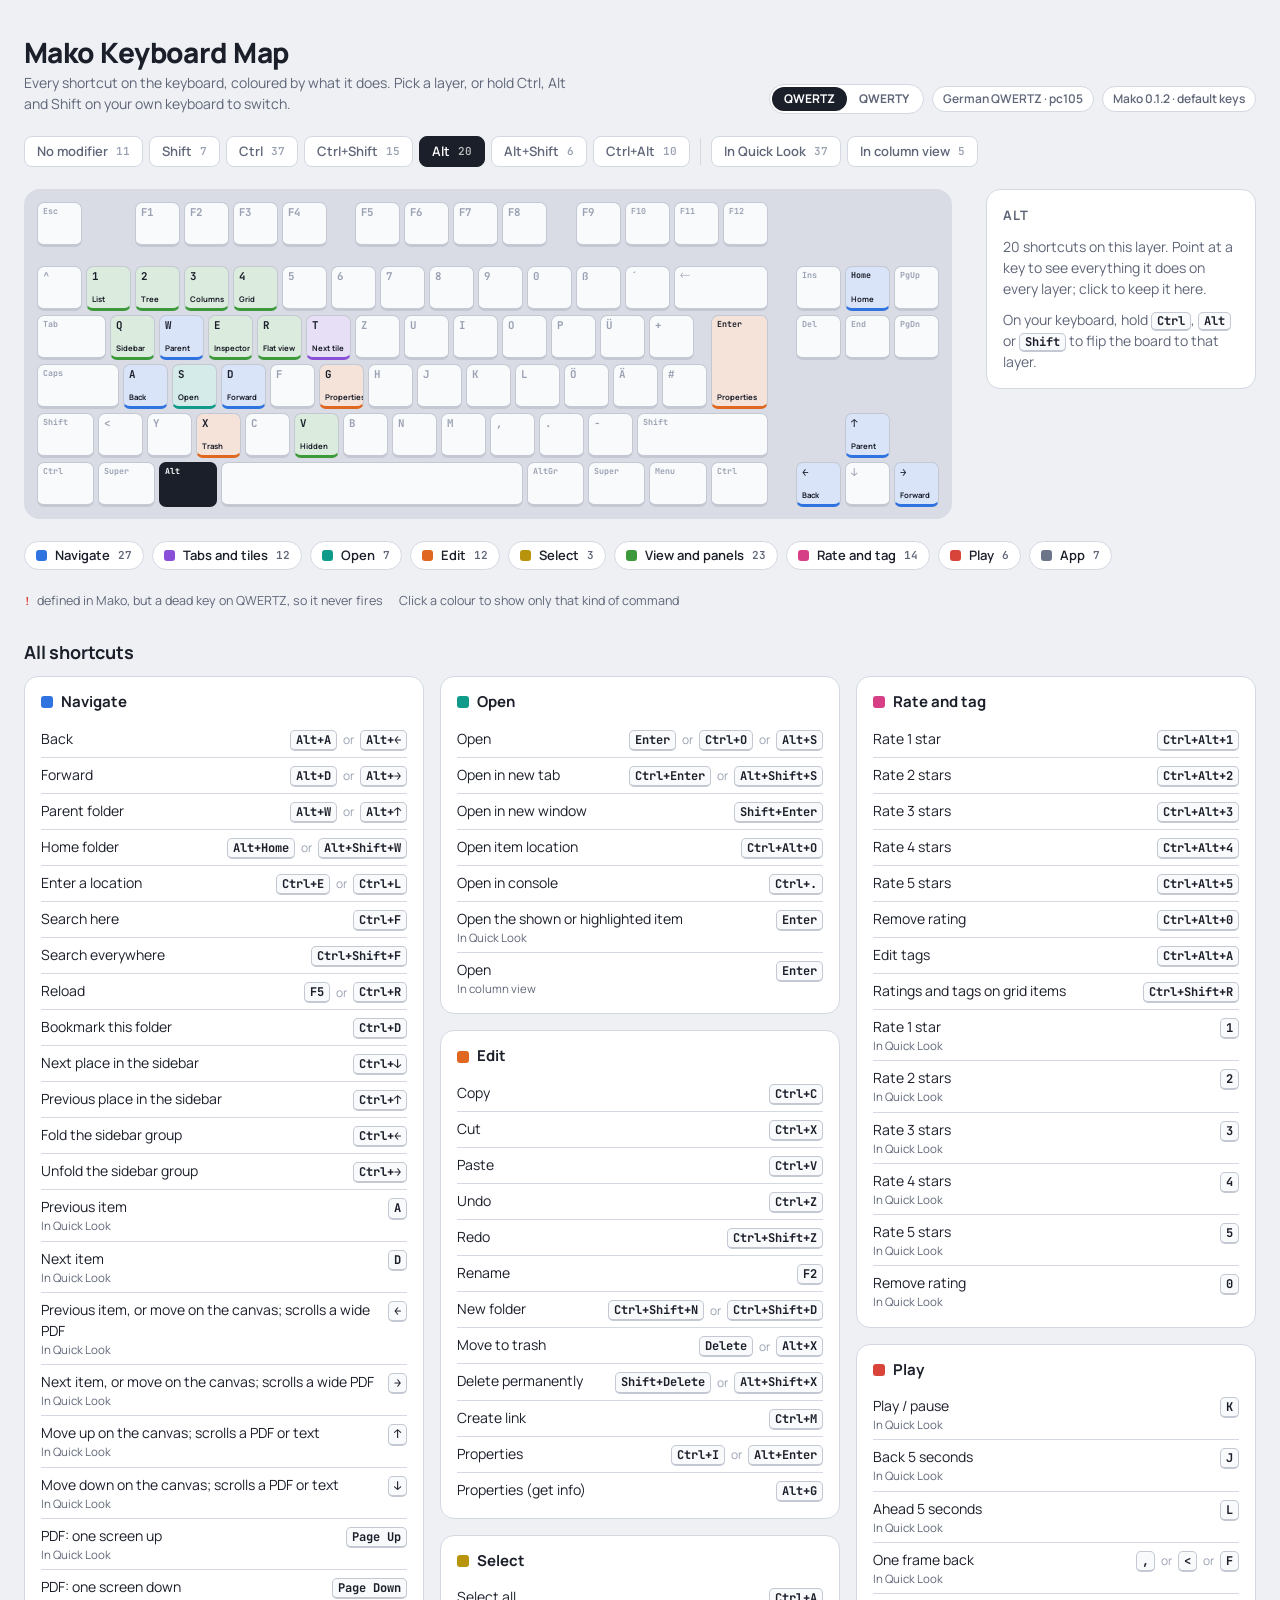
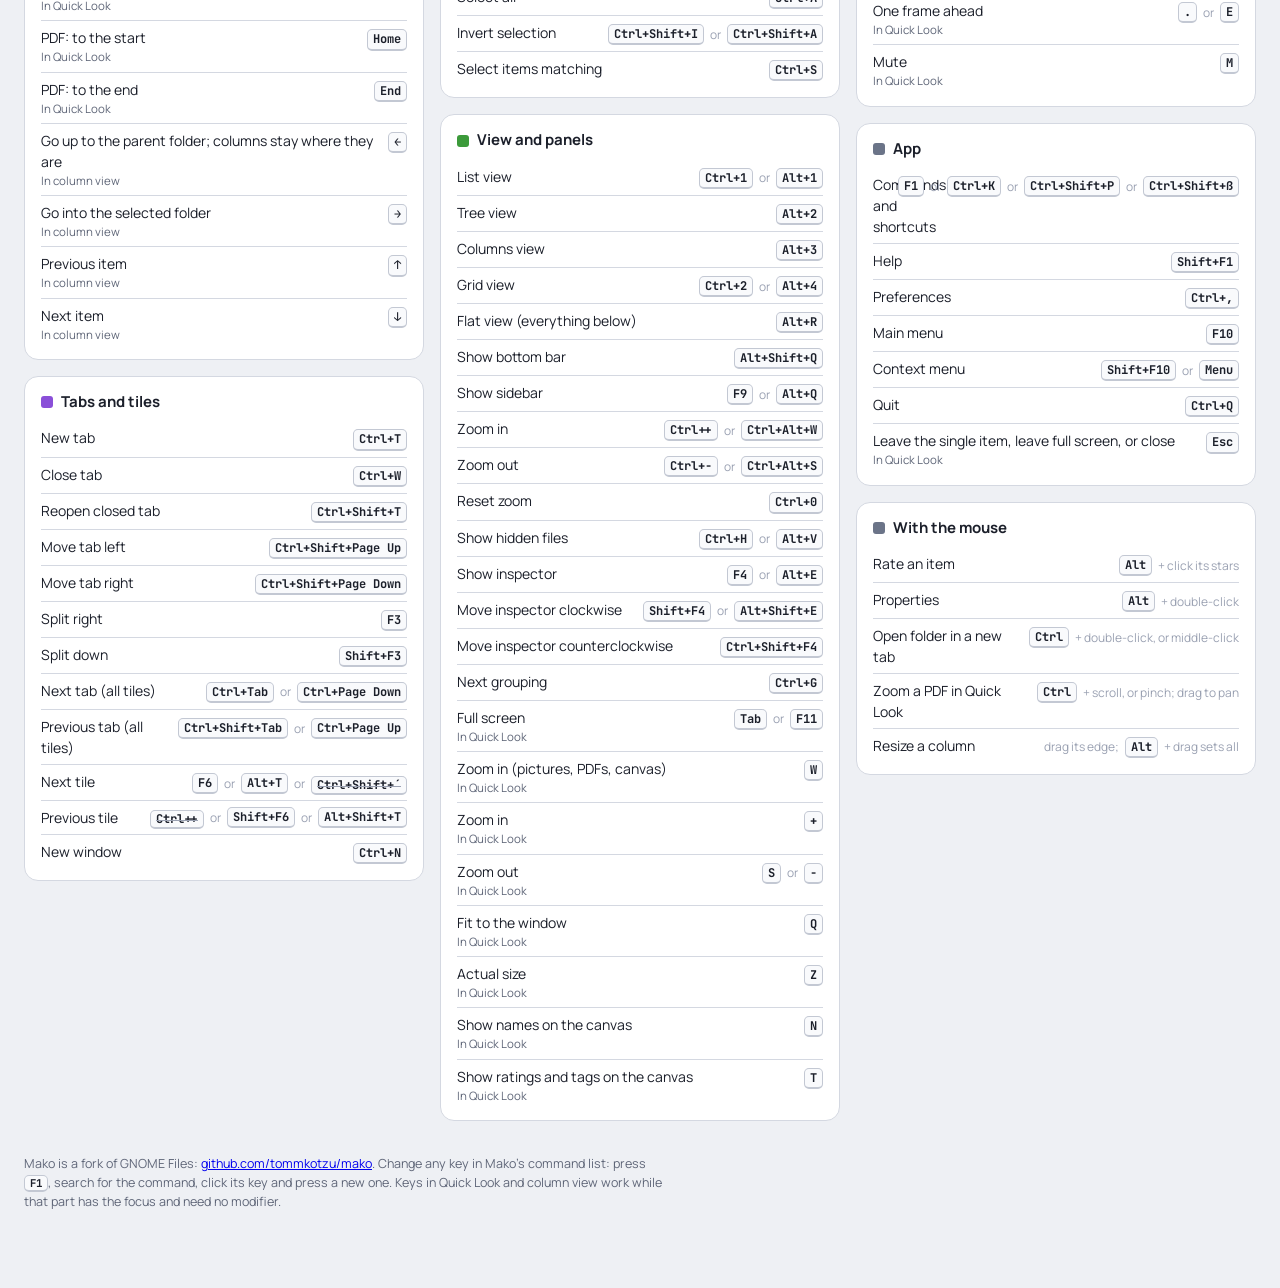
==== docs/keymap/index.html @ d30e35e3 "Keyboard map: QWERTY switch, and the whole board always fits Co-Authored-By: Claude Opus 5.5 <norepl" ====
<!doctype html>
<html lang="en">
<head>
<meta charset="utf-8">
<meta name="viewport" content="width=device-width, initial-scale=1, viewport-fit=cover">
<meta name="description" content="Every Mako shortcut on a German QWERTZ or US QWERTY keyboard, colour-coded by kind.">
<title>Mako Keyboard Map</title>
<link rel="preconnect" href="https://fonts.googleapis.com">
<link rel="stylesheet" href="https://fonts.googleapis.com/css2?family=Manrope:wght@400;500;600;700;800&family=JetBrains+Mono:wght@500;700&display=swap">
<style>
html{color-scheme:light}:root{padding-block:env(safe-area-inset-top,0px) env(safe-area-inset-bottom,0px)}img{max-width:100%}[hidden]{display:none!important}
/* Layout: a QWERTZ board drawn to scale (1u = one key) on a desk-coloured ground; layer tabs above, key details beside, the full list below. */
:root {
  --bg: #eef0f4;
  --surface: #ffffff;
  --board: #d9dce4;
  --cap: #f9fafc;
  --cap-edge: #c3c8d3;
  --fg: #1b1f2a;
  --muted: #5f6678;
  --faint: #9aa1b2;
  --line: #d4d8e1;
  --accent: #5b4bd6;
  --c-nav: #2f73e0;
  --c-tabs: #8a4fd8;
  --c-open: #0f9a8a;
  --c-edit: #e0671f;
  --c-select: #b8930c;
  --c-view: #3c9a3a;
  --c-rate: #d63f86;
  --c-app: #6b7488;
  --c-media: #d8443a;
  --mix: 16%;
  --font-ui: "Manrope", "Segoe UI", system-ui, sans-serif;
  --font-key: "JetBrains Mono", ui-monospace, "DejaVu Sans Mono", monospace;
}
@media (prefers-color-scheme: dark) {
  :root:not([data-theme="light"]) {
    --bg: #14161c; --surface: #1c1f27; --board: #0d0f14; --cap: #262a34; --cap-edge: #0a0b0f;
    --fg: #e7e9f0; --muted: #a2a9ba; --faint: #646b7c; --line: #2c303b; --accent: #9d90ff;
    --c-nav: #5b9bff; --c-tabs: #b386ff; --c-open: #34c7b4; --c-edit: #ff8a45; --c-select: #e4c032;
    --c-view: #6cc767; --c-rate: #ff6eae; --c-app: #98a2b8; --c-media: #ff6b60; --mix: 24%;
    color-scheme: dark;
  }
}
:root[data-theme="dark"] {
  --bg: #14161c; --surface: #1c1f27; --board: #0d0f14; --cap: #262a34; --cap-edge: #0a0b0f;
  --fg: #e7e9f0; --muted: #a2a9ba; --faint: #646b7c; --line: #2c303b; --accent: #9d90ff;
  --c-nav: #5b9bff; --c-tabs: #b386ff; --c-open: #34c7b4; --c-edit: #ff8a45; --c-select: #e4c032;
  --c-view: #6cc767; --c-rate: #ff6eae; --c-app: #98a2b8; --c-media: #ff6b60; --mix: 24%;
  color-scheme: dark;
}
* { box-sizing: border-box; }
body {
  background: var(--bg); color: var(--fg); font-family: var(--font-ui); font-size: 14px; line-height: 1.5;
  padding-left: max(16px, env(safe-area-inset-left, 0px));
  padding-right: max(16px, env(safe-area-inset-right, 0px));
  padding-block: 28px 56px;
}
.wrap { max-width: 1240px; margin: 0 auto; display: flex; flex-direction: column; gap: 22px; }
header { display: flex; flex-wrap: wrap; align-items: end; justify-content: space-between; gap: 12px 24px; }
h1 { font-size: 28px; line-height: 1.15; margin: 0; font-weight: 800; letter-spacing: -0.02em; text-wrap: balance; }
.sub { color: var(--muted); margin: 4px 0 0; max-width: 62ch; }
.meta { display: flex; gap: 8px; flex-wrap: wrap; align-items: center; }
.pill { font-size: 12px; font-weight: 600; color: var(--muted); background: var(--surface); border: 1px solid var(--line); border-radius: 999px; padding: 3px 10px; }
kbd { font-family: var(--font-key); font-size: 0.86em; font-weight: 700; background: var(--cap); border: 1px solid var(--cap-edge); border-bottom-width: 2px; border-radius: 5px; padding: 0 5px; white-space: nowrap; color: var(--fg); }

/* Layer tabs */
.tabs { display: flex; flex-wrap: wrap; gap: 6px; }
.tab {
  font: 600 13px/1 var(--font-ui); color: var(--muted); background: var(--surface);
  border: 1px solid var(--line); border-radius: 8px; padding: 8px 12px; cursor: pointer;
  display: inline-flex; gap: 8px; align-items: center;
}
.tab .n { font-family: var(--font-key); font-size: 11px; color: var(--faint); }
.tab:hover { color: var(--fg); }
.tab[aria-selected="true"] { color: var(--surface); background: var(--fg); border-color: var(--fg); }
.tab[aria-selected="true"] .n { color: var(--surface); opacity: .7; }
.tab:focus-visible, .chip:focus-visible, .key:focus-visible { outline: 2px solid var(--accent); outline-offset: 2px; }
.tabsep { width: 1px; background: var(--line); margin: 2px 4px; }
.hint { color: var(--muted); font-size: 12.5px; margin: 0; }

/* Board */
.stage { display: grid; grid-template-columns: minmax(0, 1fr) 270px; gap: 18px; align-items: start; }
@media (max-width: 1100px) { .stage { grid-template-columns: minmax(0, 1fr); } }
.boardscroll { min-width: 0; }
.board.compact .act { display: none; }
.board.compact .key { justify-content: center; align-items: center; padding: 2px; }
.board.compact .key .lg { font-size: calc(var(--u) * .3); }
.board.compact .key.wide .lg { font-size: calc(var(--u) * .2); }
.board.tiny .key { margin: 1px; border-radius: 4px; border-bottom-width: 2px; }
.board.tiny .key .lg { font-size: calc(var(--u) * .36); }
.board.tiny .key.wide .lg { font-size: 0; }
[hidden] { display: none !important; }
.switch { display: inline-flex; border: 1px solid var(--line); border-radius: 999px; padding: 2px; background: var(--surface); }
.switch button { font: 700 12px/1 var(--font-ui); color: var(--muted); background: none; border: 0; border-radius: 999px; padding: 6px 12px; cursor: pointer; }
.switch button[aria-pressed="true"] { background: var(--fg); color: var(--surface); }
.switch button:focus-visible { outline: 2px solid var(--accent); outline-offset: 2px; }
.board {
  --q: calc(var(--u) / 4);
  display: grid; grid-template-columns: repeat(74, var(--q));
  grid-template-rows: var(--u) calc(var(--u) * .3) repeat(5, var(--u));
  --u: 48px;
  background: var(--board); padding: calc(var(--u) * .22); border-radius: 16px; width: max-content; max-width: 100%;
}
.key {
  position: relative; margin: 2px; border-radius: 7px; background: var(--cap);
  border: 1px solid var(--cap-edge); border-bottom-width: 3px;
  display: flex; flex-direction: column; justify-content: space-between;
  padding: 4px 5px 4px; cursor: default; overflow: hidden; min-width: 0; text-align: left;
  font: inherit; color: inherit;
  transition: transform .08s ease, background-color .12s ease;
}
.key .lg { font-family: var(--font-key); font-weight: 700; font-size: calc(var(--u) * .22); line-height: 1; color: var(--muted); }
.key.wide .lg { font-size: calc(var(--u) * .17); }
.key .act {
  font-size: calc(var(--u) * .158); line-height: 1.12; font-weight: 700; color: var(--fg);
  display: -webkit-box; -webkit-line-clamp: 2; -webkit-box-orient: vertical; overflow: hidden;
}
.key.on { cursor: pointer; background: color-mix(in srgb, var(--k) var(--mix), var(--cap)); border-bottom-color: var(--k); }
.key.on .lg { color: var(--fg); }
.key.mod-held { background: var(--fg); border-color: var(--fg); }
.key.mod-held .lg { color: var(--surface); }
.key.off .lg { color: var(--faint); }
.key.dim { opacity: .28; }
.key.sel { outline: 2px solid var(--fg); outline-offset: 1px; z-index: 1; }
.key.pressed { transform: translateY(2px); }
.key .mine { position: absolute; top: 4px; right: 5px; width: 7px; height: 7px; border-radius: 50%; background: var(--accent); }
.key .warn { position: absolute; top: 2px; right: 4px; font: 700 10px/1 var(--font-key); color: var(--c-media); }
@media (prefers-reduced-motion: reduce) { .key { transition: none; } }

/* Detail panel */
.detail { background: var(--surface); border: 1px solid var(--line); border-radius: 14px; padding: 16px; display: flex; flex-direction: column; gap: 10px; min-width: 0; }
.detail h2 { margin: 0; font-size: 13px; text-transform: uppercase; letter-spacing: .08em; color: var(--muted); font-weight: 700; }
.dkey { display: flex; align-items: center; gap: 10px; }
.dkey .big { font: 700 22px/1 var(--font-key); min-width: 46px; height: 46px; padding: 0 8px; display: grid; place-items: center; background: var(--cap); border: 1px solid var(--cap-edge); border-bottom-width: 3px; border-radius: 8px; }
.dkey .name { font-weight: 700; }
.dlist { list-style: none; margin: 0; padding: 0; display: flex; flex-direction: column; gap: 8px; }
.dlist li { display: grid; grid-template-columns: 10px minmax(0, 1fr); gap: 8px; align-items: start; }
.dot { width: 10px; height: 10px; border-radius: 3px; margin-top: 5px; background: var(--k); }
.dlist .combo { font-family: var(--font-key); font-size: 12px; color: var(--muted); }
.dlist .what { font-weight: 600; }
.dlist .note { font-size: 12.5px; color: var(--muted); }
.empty { color: var(--muted); margin: 0; }

/* Legend */
.legend { display: flex; flex-wrap: wrap; gap: 8px; }
.chip {
  display: inline-flex; align-items: center; gap: 8px; font: 600 13px/1 var(--font-ui);
  padding: 7px 11px; border-radius: 999px; border: 1px solid var(--line); background: var(--surface);
  color: var(--fg); cursor: pointer;
}
.chip .sw { width: 11px; height: 11px; border-radius: 3px; background: var(--k); }
.chip .n { font-family: var(--font-key); font-size: 11px; color: var(--muted); }
.chip[aria-pressed="true"] { border-color: var(--k); background: color-mix(in srgb, var(--k) var(--mix), var(--surface)); }
.flags { display: flex; flex-wrap: wrap; gap: 16px; color: var(--muted); font-size: 12.5px; }
.flags span { display: inline-flex; align-items: center; gap: 6px; }
.flags .mine { width: 8px; height: 8px; border-radius: 50%; background: var(--accent); display: inline-block; }
.flags .warn { font: 700 11px/1 var(--font-key); color: var(--c-media); }

/* Full list */
.lists { columns: 340px; column-gap: 16px; }
.group { background: var(--surface); border: 1px solid var(--line); border-radius: 14px; padding: 14px 16px 10px; min-width: 0; break-inside: avoid; margin-bottom: 16px; display: block; }
.group h3 { margin: 0 0 8px; font-size: 15px; display: flex; align-items: center; gap: 8px; }
.group h3 .sw { width: 12px; height: 12px; border-radius: 3px; background: var(--k); }
.row { display: grid; grid-template-columns: minmax(0, 1fr) auto; gap: 4px 12px; padding: 6px 0; border-top: 1px solid var(--line); align-items: baseline; }
.row:first-of-type { border-top: 0; }
.row .what { min-width: 0; }
.row .keys { display: flex; flex-wrap: wrap; gap: 4px 6px; justify-content: end; }
.row .keys .alt { color: var(--faint); font-size: 12px; align-self: center; }
.row .ctx { font-size: 11.5px; color: var(--muted); display: block; }
.row .mine-tag { font-size: 11px; font-weight: 700; color: var(--accent); margin-left: 6px; }
.row s { color: var(--faint); }
section > h2 { font-size: 18px; margin: 6px 0 10px; letter-spacing: -0.01em; }
.foot { color: var(--muted); font-size: 12.5px; max-width: 80ch; }
</style>

<div class="wrap">
  <header>
    <div>
      <h1>Mako Keyboard Map</h1>
      <p class="sub">Every shortcut on the keyboard, coloured by what it does. Pick a layer, or hold Ctrl, Alt and Shift on your own keyboard to switch.</p>
    </div>
    <div class="meta">
      <span class="switch" id="layout" role="group" aria-label="Keyboard layout"></span>
      <span class="pill" id="layout-pill">German QWERTZ · pc105</span>
      <span class="pill" data-personal>Mako 0.1.2 · your custom keys included</span>
      <span class="pill" data-public>Mako 0.1.2 · default keys</span>
    </div>
  </header>

  <div>
    <div class="tabs" role="tablist" id="tabs"></div>
  </div>

  <div class="stage">
    <div class="boardscroll"><div class="board" id="board" aria-label="Keyboard"></div></div>
    <aside class="detail" id="detail" aria-live="polite"></aside>
  </div>

  <div class="legend" id="legend"></div>
  <div class="flags">
    <span data-personal><i class="mine"></i> a key you set yourself</span>
    <span class="dead-note"><b class="warn">!</b> defined in Mako, but a dead key on QWERTZ, so it never fires</span>
    <span>Click a colour to show only that kind of command</span>
  </div>

  <section>
    <h2>All shortcuts</h2>
    <div class="lists" id="lists"></div>
  </section>

  <p class="foot">Mako is a fork of GNOME Files: <a href="https://github.com/tommkotzu/mako">github.com/tommkotzu/mako</a>. Change any key in Mako's command list: press <kbd>F1</kbd>, search for the command, click its key and press a new one. Keys in Quick Look and column view work while that part has the focus and need no modifier.</p>
</div>

<script>
/* true: this copy shows your own keys; false: Mako's defaults (the copy on GitHub). */
const PERSONAL = false;
const CATS = {
  nav:    { name: "Navigate",        v: "--c-nav" },
  tabs:   { name: "Tabs and tiles",  v: "--c-tabs" },
  open:   { name: "Open",            v: "--c-open" },
  edit:   { name: "Edit",            v: "--c-edit" },
  select: { name: "Select",          v: "--c-select" },
  view:   { name: "View and panels", v: "--c-view" },
  rate:   { name: "Rate and tag",    v: "--c-rate" },
  media:  { name: "Play",            v: "--c-media" },
  app:    { name: "App",             v: "--c-app" },
};

const LAYERS = [
  { id: "",           name: "No modifier" },
  { id: "shift",      name: "Shift" },
  { id: "ctrl",       name: "Ctrl" },
  { id: "ctrl+shift", name: "Ctrl+Shift" },
  { id: "alt",        name: "Alt" },
  { id: "alt+shift",  name: "Alt+Shift" },
  { id: "ctrl+alt",   name: "Ctrl+Alt" },
  { id: "ql",         name: "In Quick Look", ctx: true },
  { id: "cols",       name: "In column view", ctx: true },
];

/* [layer, key, short label, full name, category, flags]   flags: m = you set it, x = dead key on QWERTZ, note */
const RAW = [
  // Navigate
  ["alt","a","Back","Back","nav"], ["alt","Left","Back","Back","nav"],
  ["alt","d","Forward","Forward","nav"], ["alt","Right","Forward","Forward","nav"],
  ["alt","w","Parent","Parent folder","nav"], ["alt","Up","Parent","Parent folder","nav"],
  ["alt","Home","Home","Home folder","nav",{m:1, note:"You set Home to Alt+Home only (Mako's default also had Alt+Shift+W)."}],
  ["alt+shift","w","Home","Home folder","nav",{pub:1}],
  ["ctrl","e","Location","Enter a location","nav"], ["ctrl","l","Location","Enter a location","nav"],
  ["ctrl","f","Search","Search here","nav"],
  ["ctrl+shift","f","Search all","Search everywhere","nav"],
  ["","F5","Reload","Reload","nav"], ["ctrl","r","Reload","Reload","nav"],
  ["ctrl","d","Bookmark","Bookmark this folder","nav"],
  ["ctrl","Down","Next place","Next place in the sidebar","nav"],
  ["ctrl","Up","Prev place","Previous place in the sidebar","nav"],
  ["ctrl","Left","Fold","Fold the sidebar group","nav"],
  ["ctrl","Right","Unfold","Unfold the sidebar group","nav"],
  // Tabs and tiles
  ["ctrl","t","New tab","New tab","tabs"],
  ["ctrl","w","Close tab","Close tab","tabs"],
  ["ctrl+shift","t","Reopen tab","Reopen closed tab","tabs"],
  ["ctrl+shift","Page_Up","Tab left","Move tab left","tabs"],
  ["ctrl+shift","Page_Down","Tab right","Move tab right","tabs"],
  ["","F3","Split right","Split right","tabs"],
  ["shift","F3","Split down","Split down","tabs"],
  ["ctrl","Tab","Next tab","Next tab (all tiles)","tabs"], ["ctrl","Page_Down","Next tab","Next tab (all tiles)","tabs"],
  ["ctrl+shift","Tab","Prev tab","Previous tab (all tiles)","tabs"], ["ctrl","Page_Up","Prev tab","Previous tab (all tiles)","tabs"],
  ["","F6","Next tile","Next tile","tabs"], ["alt","t","Next tile","Next tile","tabs"],
  ["ctrl","grave","Next tile","Next tile","tabs"],
  ["ctrl","asciitilde","Prev tile","Previous tile","tabs"],
  ["shift","F6","Prev tile","Previous tile","tabs"], ["alt+shift","t","Prev tile","Previous tile","tabs"],
  ["ctrl","n","New window","New window","tabs"],
  // Open
  ["","Return","Open","Open","open"], ["ctrl","o","Open","Open","open"], ["alt","s","Open","Open","open"],
  ["ctrl","Return","New tab","Open in new tab","open"], ["alt+shift","s","In new tab","Open in new tab","open"],
  ["shift","Return","New window","Open in new window","open"],
  ["ctrl+alt","o","Item location","Open item location","open"],
  ["","space","Quick Look","Quick Look","open"],
  ["ctrl","period","Terminal","Open in console","open"],
  // Edit
  ["ctrl","c","Copy","Copy","edit"], ["ctrl","x","Cut","Cut","edit"], ["ctrl","v","Paste","Paste","edit"],
  ["ctrl","z","Undo","Undo","edit"], ["ctrl+shift","z","Redo","Redo","edit"],
  ["","F2","Rename","Rename","edit"],
  ["ctrl+shift","n","New folder","New folder","edit"], ["ctrl+shift","d","New folder","New folder","edit"],
  ["","Delete","Trash","Move to trash","edit"], ["alt","x","Trash","Move to trash","edit"],
  ["shift","Delete","Delete","Delete permanently","edit"], ["alt+shift","x","Delete","Delete permanently","edit"],
  ["ctrl","m","Link","Create link","edit"],
  ["ctrl","i","Properties","Properties","edit"], ["alt","Return","Properties","Properties","edit"], ["alt","g","Properties","Properties (get info)","edit"],
  // Select
  ["ctrl","a","Select all","Select all","select"],
  ["ctrl+shift","i","Invert","Invert selection","select"], ["ctrl+shift","a","Invert","Invert selection","select"],
  ["ctrl","s","Select…","Select items matching","select"],
  // View and panels
  ["ctrl","1","List","List view","view"], ["alt","1","List","List view","view"],
  ["alt","2","Tree","Tree view","view"],
  ["alt","3","Columns","Columns view","view"],
  ["ctrl","2","Grid","Grid view","view"], ["alt","4","Grid","Grid view","view"],
  ["alt","r","Flat view","Flat view (everything below)","view"],
  ["alt+shift","q","Bottom bar","Show bottom bar","view"],
  ["","F9","Sidebar","Show sidebar","view"], ["alt","q","Sidebar","Show sidebar","view"],
  ["alt","b","Sidebar","Show sidebar","view",{m:1, only:1, note:"You added Alt+B."}],
  ["ctrl","plus","Zoom in","Zoom in","view"], ["ctrl+alt","w","Zoom in","Zoom in","view"],
  ["ctrl","minus","Zoom out","Zoom out","view"], ["ctrl+alt","s","Zoom out","Zoom out","view"],
  ["ctrl","0","Zoom reset","Reset zoom","view"],
  ["ctrl","h","Hidden","Show hidden files","view"], ["alt","v","Hidden","Show hidden files","view"],
  ["","F4","Inspector","Show inspector","view"], ["alt","e","Inspector","Show inspector","view"],
  ["shift","F4","Move insp.","Move inspector clockwise","view"], ["alt+shift","e","Move insp.","Move inspector clockwise","view"],
  ["ctrl+shift","F4","Insp. back","Move inspector counterclockwise","view"],
  ["ctrl","g","Grouping","Next grouping","view"],
  // Rate and tag
  ["ctrl+alt","1","★","Rate 1 star","rate"], ["ctrl+alt","2","★★","Rate 2 stars","rate"],
  ["ctrl+alt","3","★★★","Rate 3 stars","rate"], ["ctrl+alt","4","★★★★","Rate 4 stars","rate"],
  ["ctrl+alt","5","★★★★★","Rate 5 stars","rate"],
  ["ctrl+alt","0","No rating","Remove rating","rate"],
  ["ctrl+alt","grave","No rating","Remove rating","rate"],
  ["ctrl+alt","a","Tags","Edit tags","rate"],
  ["ctrl+shift","r","Marks","Ratings and tags on grid items","rate"],
  // App
  ["","F1","Commands","Commands and shortcuts","app"], ["ctrl","k","Commands","Commands and shortcuts","app"],
  ["ctrl+shift","p","Commands","Commands and shortcuts","app"],
  ["ctrl","question","Commands","Commands and shortcuts","app"],
  ["shift","F1","Help","Help","app"],
  ["ctrl","comma","Settings","Preferences","app"],
  ["","F10","Menu","Main menu","app"],
  ["shift","F10","Context","Context menu","app"], ["","Menu","Context","Context menu","app"],
  ["ctrl","q","Quit","Quit","app"],

  // Quick Look (no modifiers)
  ["ql","space","Close","Close Quick Look","app"],
  ["ql","Escape","Back / close","Leave the single item, leave full screen, or close","app"],
  ["ql","Tab","Full screen","Full screen","view"], ["ql","F11","Full screen","Full screen","view"],
  ["ql","Return","Open","Open the shown or highlighted item","open",{note:"Ctrl+O also opens it."}],
  ["ql","1","★","Rate 1 star","rate"], ["ql","2","★★","Rate 2 stars","rate"], ["ql","3","★★★","Rate 3 stars","rate"],
  ["ql","4","★★★★","Rate 4 stars","rate"], ["ql","5","★★★★★","Rate 5 stars","rate"], ["ql","0","No rating","Remove rating","rate"], ["ql","grave","No rating","Remove rating","rate"],
  ["ql","w","Zoom in","Zoom in (pictures, PDFs, canvas)","view"], ["ql","plus","Zoom in","Zoom in","view"], ["ql","equal","Zoom in","Zoom in","view"],
  ["ql","s","Zoom out","Zoom out","view"], ["ql","minus","Zoom out","Zoom out","view"],
  ["ql","q","Fit","Fit to the window","view"],
  ["ql","z","Real size","Actual size","view"],
  ["ql","a","Previous","Previous item","nav",{note:"Shift+A steps one frame back in a video."}],
  ["ql","d","Next","Next item","nav",{note:"Shift+D steps one frame ahead in a video."}],
  ["ql","Left","Previous","Previous item, or move on the canvas; scrolls a wide PDF","nav"],
  ["ql","Right","Next","Next item, or move on the canvas; scrolls a wide PDF","nav"],
  ["ql","Up","Up","Move up on the canvas; scrolls a PDF or text","nav"],
  ["ql","Down","Down","Move down on the canvas; scrolls a PDF or text","nav"],
  ["ql","Page_Up","Page up","PDF: one screen up","nav"], ["ql","Page_Down","Page down","PDF: one screen down","nav"],
  ["ql","Home","Start","PDF: to the start","nav"], ["ql","End","End","PDF: to the end","nav"],
  ["ql","k","Play","Play / pause","media"],
  ["ql","j","−5 s","Back 5 seconds","media"], ["ql","l","+5 s","Ahead 5 seconds","media"],
  ["ql","comma","Frame −","One frame back","media"], ["ql","period","Frame +","One frame ahead","media"],
  ["ql","less","Frame −","One frame back","media"],
  ["ql","f","Frame −","One frame back","media"], ["ql","e","Frame +","One frame ahead","media"],
  ["ql","m","Mute","Mute","media"],
  ["ql","n","Names","Show names on the canvas","view"],
  ["ql","t","Marks","Show ratings and tags on the canvas","view"],
  // Column view
  ["cols","Left","Up a level","Go up to the parent folder; columns stay where they are","nav"],
  ["cols","Right","Go in","Go into the selected folder","nav"],
  ["cols","Up","Previous","Previous item","nav"], ["cols","Down","Next","Next item","nav"],
  ["cols","Return","Open","Open","open"],
  ["cols","space","Quick Look","Quick Look","open"],
];

if (!PERSONAL) {
  for (let i = RAW.length - 1; i >= 0; i--) {
    const f = RAW[i][5];
    if (f && f.only) RAW.splice(i, 1);
    else if (f && f.m) { delete f.m; delete f.note; }
  }
} else {
  for (let i = RAW.length - 1; i >= 0; i--) if (RAW[i][5] && RAW[i][5].pub) RAW.splice(i, 1);
}
document.querySelectorAll("[data-personal]").forEach(el => { el.hidden = !PERSONAL; });
document.querySelectorAll("[data-public]").forEach(el => { el.hidden = PERSONAL; });

/* Board: [id, legend, width in u]; null id = gap. Ids are the keysym each key types without Shift. */
const FROW = [["Escape","Esc",1],[null,"",1],["F1","F1",1],["F2","F2",1],["F3","F3",1],["F4","F4",1],[null,"",.5],
  ["F5","F5",1],["F6","F6",1],["F7","F7",1],["F8","F8",1],[null,"",.5],["F9","F9",1],["F10","F10",1],["F11","F11",1],["F12","F12",1]];
const BOTTOM = [["Control_L","Ctrl",1.25],["Super_L","Super",1.25],["Alt_L","Alt",1.25],["space","",6.25],["AltGr","AltGr",1.25],["Super_R","Super",1.25],["Menu","Menu",1.25],["Control_R","Ctrl",1.25]];
const L1 = c => [c, c.toUpperCase(), 1];
const LAYOUTS = {
  de: {
    name: "QWERTZ", long: "German QWERTZ · pc105", iso: true,
    rows: [FROW,
      [["asciicircum","^",1],...[1,2,3,4,5,6,7,8,9,0].map(n => [String(n), String(n), 1]),["ssharp","ß",1],["acute","´",1],["BackSpace","⟵",2]],
      [["Tab","Tab",1.5],..."qwertzuiop".split("").map(L1),["udiaeresis","Ü",1],["plus","+",1],[null,"",.25]],
      [["Caps_Lock","Caps",1.75],..."asdfghjkl".split("").map(L1),["odiaeresis","Ö",1],["adiaeresis","Ä",1],["numbersign","#",1]],
      [["Shift_L","Shift",1.25],["less","<",1],..."yxcvbnm".split("").map(L1),["comma",",",1],["period",".",1],["minus","-",1],["Shift_R","Shift",2.75]],
      BOTTOM],
    /* keysyms typed with Shift or a dead key here */
    sym: { grave: { key: "acute", shift: 1, dead: 1 }, asciitilde: { key: "plus", dead: 1 }, question: { key: "ssharp", shift: 1 },
           equal: { key: "0", shift: 1 } },
    dead: "On QWERTZ ` and ~ are dead keys, so this never fires.",
    code: { Backquote:"asciicircum", Minus:"ssharp", Equal:"acute", BracketLeft:"udiaeresis", BracketRight:"plus",
            Semicolon:"odiaeresis", Quote:"adiaeresis", Backslash:"numbersign", IntlBackslash:"less", Slash:"minus",
            KeyY:"z", KeyZ:"y" },
  },
  us: {
    name: "QWERTY", long: "US QWERTY · pc104", iso: false,
    rows: [FROW,
      [["grave","`",1],...[1,2,3,4,5,6,7,8,9,0].map(n => [String(n), String(n), 1]),["minus","-",1],["equal","=",1],["BackSpace","⟵",2]],
      [["Tab","Tab",1.5],..."qwertyuiop".split("").map(L1),["bracketleft","[",1],["bracketright","]",1],["backslash","\\",1.5]],
      [["Caps_Lock","Caps",1.75],..."asdfghjkl".split("").map(L1),["semicolon",";",1],["apostrophe","'",1],["Return","Enter",2.25]],
      [["Shift_L","Shift",2.25],..."zxcvbnm".split("").map(L1),["comma",",",1],["period",".",1],["slash","/",1],["Shift_R","Shift",2.75]],
      BOTTOM.map(k => k[0] === "AltGr" ? ["AltGr","Alt",1.25] : k)],
    sym: { asciitilde: { key: "grave", shift: 1 }, question: { key: "slash", shift: 1 }, plus: { key: "equal", shift: 1 },
           less: { key: "comma", shift: 1 } },
    code: { Backquote:"grave", Minus:"minus", Equal:"equal", BracketLeft:"bracketleft", BracketRight:"bracketright",
            Semicolon:"semicolon", Quote:"apostrophe", Backslash:"backslash", Slash:"slash" },
  },
};
const NAV = [ // [id, legend, col (u from nav start), row index (0..5)]
  ["Insert","Ins",0,1],["Home","Home",1,1],["Page_Up","PgUp",2,1],
  ["Delete","Del",0,2],["End","End",1,2],["Page_Down","PgDn",2,2],
  ["Up","↑",1,4],["Left","←",0,5],["Down","↓",1,5],["Right","→",2,5],
];
const NAME = { Escape:"Esc", Return:"Enter", space:"Space", BackSpace:"Backspace", asciicircum:"^", ssharp:"ß", acute:"´",
  udiaeresis:"Ü", odiaeresis:"Ö", adiaeresis:"Ä", numbersign:"#", plus:"+", minus:"-", comma:",", period:".", less:"<",
  grave:"`", equal:"=", bracketleft:"[", bracketright:"]", backslash:"\\", semicolon:";", apostrophe:"'", slash:"/",
  Page_Up:"Page Up", Page_Down:"Page Down", Left:"←", Right:"→", Up:"↑", Down:"↓", Delete:"Delete", Insert:"Insert",
  Home:"Home", End:"End", Menu:"Menu", Tab:"Tab" };
const MODKEYS = { ctrl:["Control_L","Control_R"], alt:["Alt_L"], shift:["Shift_L","Shift_R"] };
const BASECODE = { Escape:"Escape", Backspace:"BackSpace", Tab:"Tab", Enter:"Return", CapsLock:"Caps_Lock", Comma:"comma",
  Period:"period", ShiftLeft:"Shift_L", ShiftRight:"Shift_R", ControlLeft:"Control_L", ControlRight:"Control_R", AltLeft:"Alt_L",
  AltRight:"AltGr", MetaLeft:"Super_L", MetaRight:"Super_R", ContextMenu:"Menu", Space:"space", Insert:"Insert",
  Home:"Home", PageUp:"Page_Up", Delete:"Delete", End:"End", PageDown:"Page_Down", ArrowUp:"Up", ArrowDown:"Down",
  ArrowLeft:"Left", ArrowRight:"Right" };
for (let i = 1; i <= 12; i++) BASECODE["F" + i] = "F" + i;
for (let i = 0; i <= 9; i++) BASECODE["Digit" + i] = String(i);
"abcdefghijklmnopqrstuvwxyz".split("").forEach(c => BASECODE["Key" + c.toUpperCase()] = c);

let layoutId = "de";
try { const s = JSON.parse(localStorage.getItem("mako-keymap") || "{}"); if (LAYOUTS[s.layout]) layoutId = s.layout; } catch (e) {}
let B = [], CODE = {}, legendOf = {};

/* Each binding onto this layout's keys: a keysym typed with Shift moves to its key on the Shift layer. */
function resolve() {
  const lay = LAYOUTS[layoutId];
  const out = [];
  RAW.forEach(b => {
    const m = lay.sym[b[1]];
    if (!m) { if (legendOf[b[1]] || ["Return"].includes(b[1])) out.push(b); return; }
    let layer = b[0];
    if (m.shift) {
      if (layer === "ql" || layer === "cols") return;
      layer = layer === "" ? "shift" : layer.includes("shift") ? layer : layer + "+shift";
      if (!LAYERS.some(l => l.id === layer)) return;
    }
    const f = Object.assign({}, b[5] || {});
    if (m.dead) { f.x = 1; f.note = lay.dead; }
    out.push([layer, m.key, b[2], b[3], b[4], f]);
  });
  return out;
}

const keyName = id => NAME[id] || legendOf[id] || id;
const layerName = id => LAYERS.find(l => l.id === id).name;
const combo = (layer, key) => {
  const k = keyName(key);
  if (layer === "" || layer === "ql" || layer === "cols") return k;
  return layer.split("+").map(m => m[0].toUpperCase() + m.slice(1)).join("+") + "+" + k;
};

let state = { layer: "alt", cat: null, sel: null, held: null };
try { const s = JSON.parse(localStorage.getItem("mako-keymap") || "{}"); if (s.layer !== undefined && LAYERS.some(l => l.id === s.layer)) state.layer = s.layer; } catch (e) {}
const save = () => { try { localStorage.setItem("mako-keymap", JSON.stringify({ layer: state.layer, layout: layoutId })); } catch (e) {} };

const shownLayer = () => state.held !== null ? state.held : state.layer;
const bindingsFor = (layer, key) => B.filter(b => b[0] === layer && b[1] === key);

/* --- Tabs --- */
const tabsEl = document.getElementById("tabs");
LAYERS.forEach((l, i) => {
  if (l.ctx && !LAYERS[i - 1].ctx) { const s = document.createElement("span"); s.className = "tabsep"; tabsEl.append(s); }
  const t = document.createElement("button");
  t.className = "tab"; t.setAttribute("role", "tab"); t.id = "tab-" + (l.id || "plain").replace(/\+/g, "-");
  t.innerHTML = `${l.name}<span class="n"></span>`;
  t.addEventListener("click", () => { state.layer = l.id; state.sel = null; save(); render(); });
  tabsEl.append(t);
});

/* --- Layout switch --- */
const switchEl = document.getElementById("layout");
Object.entries(LAYOUTS).forEach(([id, lay]) => {
  const bt = document.createElement("button");
  bt.type = "button"; bt.id = "layout-" + id; bt.textContent = lay.name;
  bt.addEventListener("click", () => { if (layoutId !== id) { layoutId = id; save(); build(); } });
  switchEl.append(bt);
});

/* --- Board --- */
const board = document.getElementById("board");
let keyEls = {};
function addKey(id, lg, col, span, row, rowspan) {
  const el = document.createElement("button");
  el.className = "key" + (span >= 5 ? " wide" : "") + (lg.length > 2 ? " wide" : "");
  el.type = "button";
  el.style.gridColumn = `${col + 1} / span ${span}`;
  el.style.gridRow = `${row + 1} / span ${rowspan || 1}`;
  el.innerHTML = `<span class="lg">${lg.replace(/&/g, "&amp;").replace(/</g, "&lt;")}</span><span class="act"></span>`;
  el.addEventListener("mouseenter", () => { if (!state.pinned) { state.sel = id; renderDetail(); markSel(); } });
  el.addEventListener("focus", () => { state.sel = id; renderDetail(); markSel(); });
  el.addEventListener("click", () => { state.sel = id; state.pinned = true; renderDetail(); markSel(); });
  board.append(el);
  keyEls[id] = el;
}
const ROWMAP = [0, 2, 3, 4, 5, 6]; // grid rows (row 1 is the spacer)
function buildBoard() {
  const lay = LAYOUTS[layoutId];
  board.innerHTML = ""; keyEls = {}; legendOf = {};
  lay.rows.forEach(r => r.forEach(([id, lg]) => { if (id) legendOf[id] = lg; }));
  NAV.forEach(([id, lg]) => legendOf[id] = lg);
  legendOf.Return = "Enter";
  lay.rows.forEach((r, ri) => {
    let x = 0;
    r.forEach(([id, lg, w]) => { const q = Math.round(w * 4); if (id) addKey(id, lg, x, q, ROWMAP[ri]); x += q; });
  });
  if (lay.iso) addKey("Return", "Enter", Math.round(13.75 * 4), 5, ROWMAP[2], 2);
  NAV.forEach(([id, lg, c, r]) => addKey(id, lg, 62 + c * 4, 4, ROWMAP[r]));
  CODE = Object.assign({}, BASECODE, lay.code);
  document.getElementById("layout-pill").textContent = lay.long;
  document.querySelectorAll("#layout button").forEach(bt => bt.setAttribute("aria-pressed", String(bt.id === "layout-" + layoutId)));
  document.querySelectorAll(".dead-note").forEach(el => { el.hidden = !lay.dead; });
}
board.addEventListener("mouseleave", () => { if (!state.pinned) { state.sel = null; renderDetail(); markSel(); } });

/* The whole board always fits: 1u is set from the width there is. */
const boardWrap = document.querySelector(".boardscroll");
function fit() {
  const w = boardWrap.clientWidth;
  const u = Math.max(14, Math.min(64, Math.floor(w / 18.95)));
  board.style.setProperty("--u", u + "px");
  board.classList.toggle("compact", u < 40);
  board.classList.toggle("tiny", u < 26);
}
new ResizeObserver(fit).observe(boardWrap);

function markSel() { Object.entries(keyEls).forEach(([id, el]) => el.classList.toggle("sel", id === state.sel)); }

/* --- Legend --- */
const legendEl = document.getElementById("legend");
Object.entries(CATS).forEach(([c, d]) => {
  const ch = document.createElement("button");
  ch.className = "chip"; ch.type = "button"; ch.id = "cat-" + c;
  ch.style.setProperty("--k", `var(${d.v})`);
  ch.innerHTML = `<span class="sw"></span>${d.name}<span class="n"></span>`;
  ch.addEventListener("click", () => { state.cat = state.cat === c ? null : c; render(); });
  legendEl.append(ch);
});

/* --- Detail --- */
const detail = document.getElementById("detail");
function renderDetail() {
  const id = state.sel;
  if (!id) {
    const L = shownLayer();
    const n = B.filter(b => b[0] === L).length;
    detail.innerHTML = `<h2>${layerName(L)}</h2>
      <p class="empty">${n} shortcuts on this layer. Point at a key to see everything it does on every layer; click to keep it here.</p>
      <p class="empty">On your keyboard, hold <kbd>Ctrl</kbd>, <kbd>Alt</kbd> or <kbd>Shift</kbd> to flip the board to that layer.</p>`;
    return;
  }
  const all = B.filter(b => b[1] === id);
  const items = all.map(b => {
    const f = b[5] || {};
    return `<li style="--k:var(${CATS[b[4]].v})"><span class="dot"></span><div>
      <div class="combo">${b[0] === "ql" ? "Quick Look · " : b[0] === "cols" ? "Column view · " : ""}${combo(b[0], b[1])}${f.m ? ' <span class="mine-tag" style="color:var(--accent);font-weight:700">yours</span>' : ""}</div>
      <div class="what">${f.x ? "<s>" + b[3] + "</s>" : b[3]}</div>${f.note ? `<div class="note">${f.note}</div>` : ""}</div></li>`;
  }).join("");
  detail.innerHTML = `<h2>Key</h2>
    <div class="dkey"><span class="big">${legendOf[id] || "␣"}</span><span class="name">${keyName(id)}</span></div>
    ${all.length ? `<ul class="dlist">${items}</ul>` : '<p class="empty">Nothing in Mako uses this key.</p>'}
    ${state.pinned ? '<p class="empty" style="font-size:12px">Click another key, or press Esc to let go.</p>' : ""}`;
}

/* --- Full list --- */
function renderLists() {
  const lists = document.getElementById("lists");
  lists.innerHTML = "";
  const order = [["", "Everywhere"], ["ql", "In Quick Look"], ["cols", "In column view"]];
  Object.entries(CATS).forEach(([c, d]) => {
    const rows = [];
    order.forEach(([ctx]) => {
      const seen = new Map();
      B.filter(b => b[4] === c && ((ctx === "" && b[0] !== "ql" && b[0] !== "cols") || b[0] === ctx)).forEach(b => {
        const k = b[3];
        if (!seen.has(k)) seen.set(k, []);
        seen.get(k).push(b);
      });
      seen.forEach((bs, what) => rows.push({ ctx, what, bs }));
    });
    if (!rows.length) return;
    const g = document.createElement("div");
    g.className = "group"; g.style.setProperty("--k", `var(${d.v})`);
    g.innerHTML = `<h3><span class="sw"></span>${d.name}</h3>` + rows.map(r => {
      const keys = r.bs.map(b => { const f = b[5] || {}; const k = `<kbd>${combo(b[0], b[1])}</kbd>`; return f.x ? `<s>${k}</s>` : k + (f.m ? '<span class="mine-tag">yours</span>' : ""); });
      const ctx = r.ctx === "ql" ? "In Quick Look" : r.ctx === "cols" ? "In column view" : "";
      return `<div class="row"><span class="what">${r.what}${ctx ? `<span class="ctx">${ctx}</span>` : ""}</span><span class="keys">${keys.join('<span class="alt">or</span>')}</span></div>`;
    }).join("");
    lists.append(g);
  });
  const mouse = document.createElement("div");
  mouse.className = "group"; mouse.style.setProperty("--k", "var(--c-app)");
  mouse.innerHTML = `<h3><span class="sw"></span>With the mouse</h3>
    <div class="row"><span class="what">Rate an item</span><span class="keys"><kbd>Alt</kbd><span class="alt">+ click its stars</span></span></div>
    <div class="row"><span class="what">Properties</span><span class="keys"><kbd>Alt</kbd><span class="alt">+ double-click</span></span></div>
    <div class="row"><span class="what">Open folder in a new tab</span><span class="keys"><kbd>Ctrl</kbd><span class="alt">+ double-click, or middle-click</span></span></div>
    <div class="row"><span class="what">Zoom a PDF in Quick Look</span><span class="keys"><kbd>Ctrl</kbd><span class="alt">+ scroll, or pinch; drag to pan</span></span></div>
    <div class="row"><span class="what">Resize a column</span><span class="keys"><span class="alt">drag its edge;</span><kbd>Alt</kbd><span class="alt">+ drag sets all</span></span></div>`;
  lists.append(mouse);
}

/* --- Board render --- */
function render() {
  const L = shownLayer();
  LAYERS.forEach(l => {
    const t = document.getElementById("tab-" + (l.id || "plain").replace(/\+/g, "-"));
    t.setAttribute("aria-selected", String(l.id === L));
    t.querySelector(".n").textContent = B.filter(b => b[0] === l.id).length;
  });
  Object.keys(CATS).forEach(c => {
    document.querySelector("#cat-" + c + " .n").textContent =
      new Set(B.filter(b => b[4] === c).map(b => b[3] + "|" + (b[0] === "ql" || b[0] === "cols" ? b[0] : ""))).size;
  });
  document.querySelectorAll(".chip").forEach(ch => ch.setAttribute("aria-pressed", String(ch.id === "cat-" + state.cat)));
  const held = new Set();
  L.split("+").forEach(m => (MODKEYS[m] || []).forEach(k => held.add(k)));
  Object.entries(keyEls).forEach(([id, el]) => {
    const bs = bindingsFor(L, id);
    const b = bs[0];
    el.classList.toggle("mod-held", held.has(id));
    el.classList.remove("on", "off", "dim");
    el.querySelector(".mine")?.remove(); el.querySelector(".warn")?.remove();
    const act = el.querySelector(".act");
    if (b) {
      const f = b[5] || {};
      el.classList.add("on");
      el.style.setProperty("--k", `var(${CATS[b[4]].v})`);
      act.textContent = b[2];
      if (f.m) el.insertAdjacentHTML("beforeend", '<i class="mine" aria-label="your key"></i>');
      if (f.x) el.insertAdjacentHTML("beforeend", '<b class="warn" title="A dead key on this layout">!</b>');
      if (state.cat && b[4] !== state.cat) el.classList.add("dim");
      el.setAttribute("aria-label", `${keyName(id)}: ${b[3]}`);
    } else {
      act.textContent = "";
      if (!held.has(id)) el.classList.add("off");
      if (state.cat && !held.has(id)) el.classList.add("dim");
      el.setAttribute("aria-label", keyName(id));
    }
  });
  renderDetail();
  markSel();
}

/* --- Your own keyboard --- */
function heldLayer(e) {
  const parts = [];
  if (e.ctrlKey) parts.push("ctrl");
  if (e.altKey) parts.push("alt");
  if (e.shiftKey) parts.push("shift");
  const id = parts.join("+") === "alt+shift" ? "alt+shift" : parts.join("+") === "ctrl+shift" ? "ctrl+shift" : parts.join("+");
  return LAYERS.some(l => l.id === id) ? id : null;
}
document.addEventListener("keydown", e => {
  if (e.key === "Escape" && state.pinned) { state.pinned = false; state.sel = null; render(); return; }
  if (["Control", "Alt", "Shift"].includes(e.key)) {
    e.preventDefault();
    const h = heldLayer(e);
    if (h !== null && h !== "") { state.held = h; render(); }
  }
  const id = CODE[e.code];
  if (id && keyEls[id]) { keyEls[id].classList.add("pressed"); if (!["Control","Alt","Shift"].includes(e.key)) { state.sel = id; renderDetail(); markSel(); } }
});
document.addEventListener("keyup", e => {
  const id = CODE[e.code];
  if (id && keyEls[id]) keyEls[id].classList.remove("pressed");
  if (["Control", "Alt", "Shift"].includes(e.key)) {
    e.preventDefault();
    const h = heldLayer(e);
    state.held = h && h !== "" ? h : null;
    render();
  }
});
window.addEventListener("blur", () => { state.held = null; render(); });

function build() {
  buildBoard();
  B = resolve();
  fit();
  renderLists();
  render();
}
build();
</script>

</body>
</html>
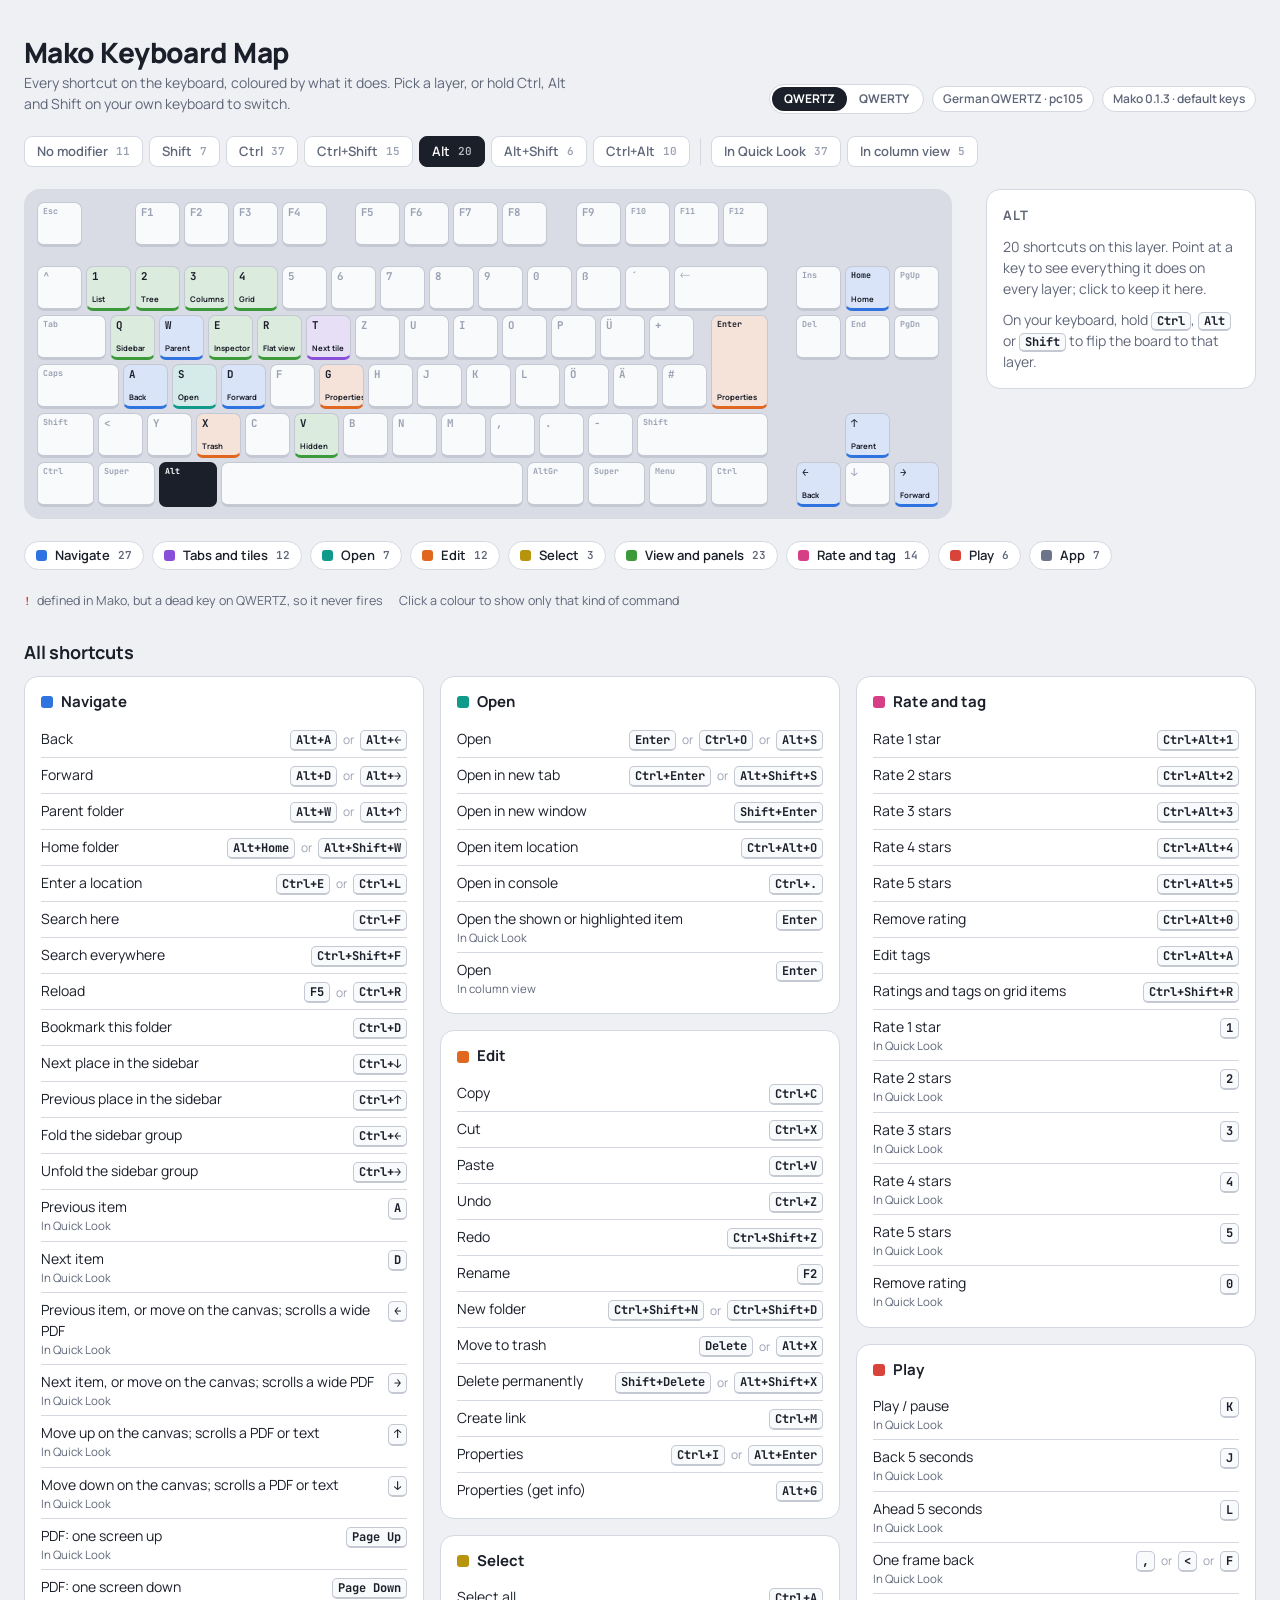
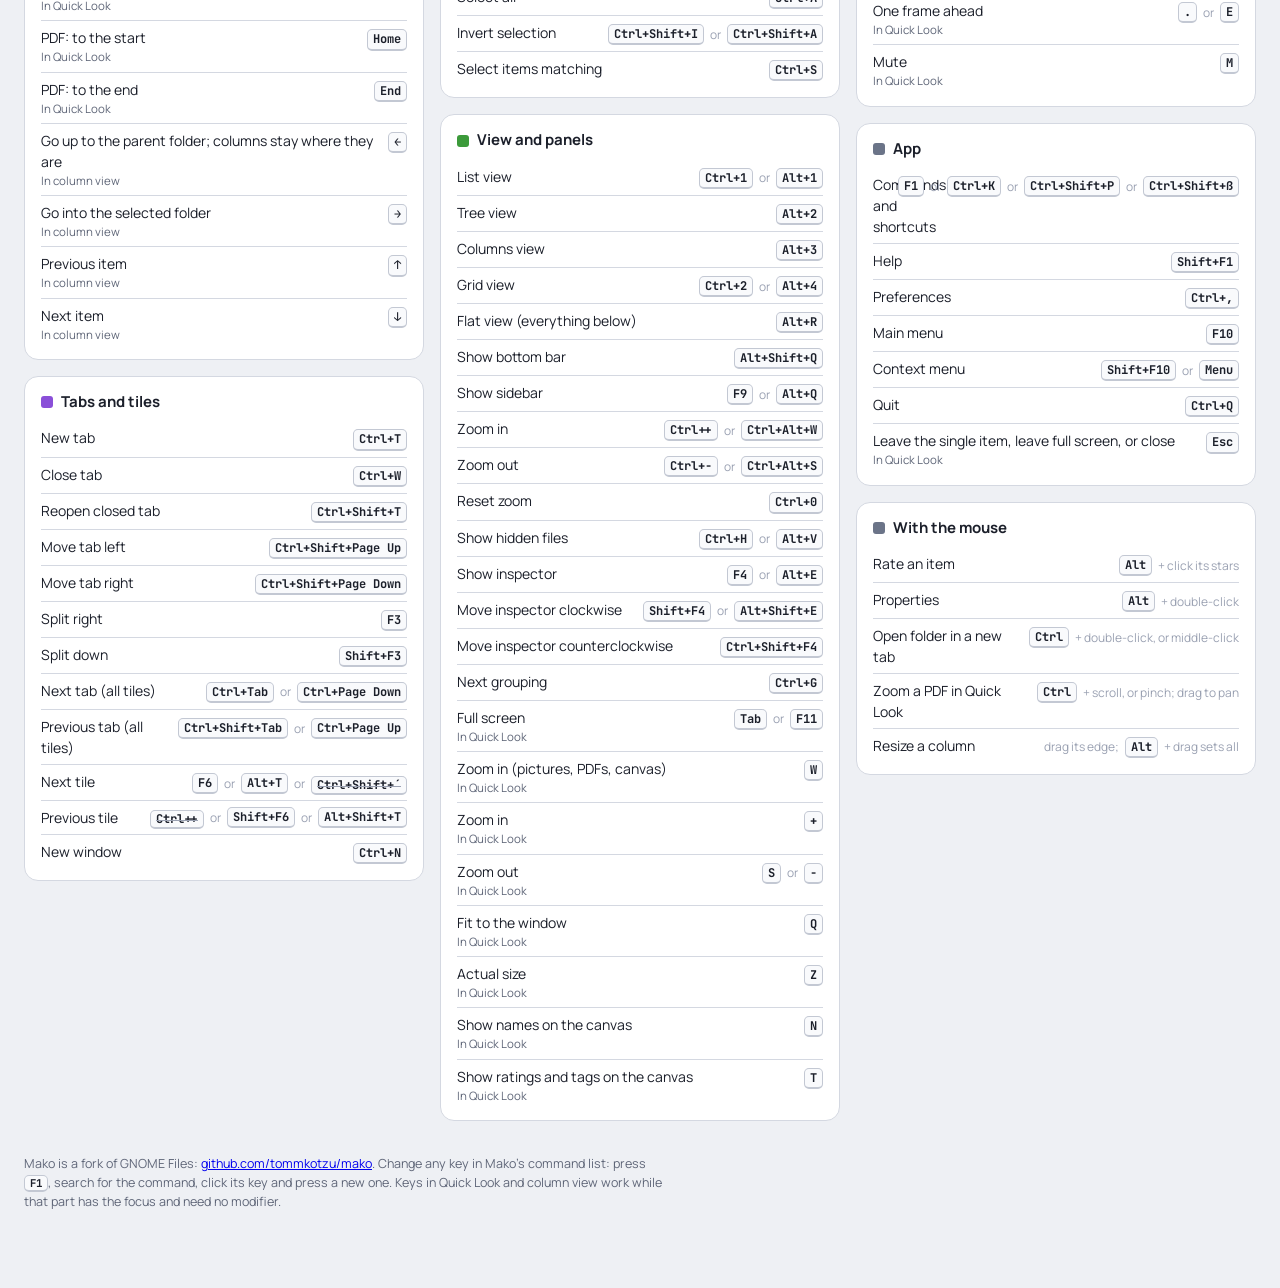
==== commit 3f2875c8: "Keyboard map: version 0.1.3 Co-Authored-By: Claude Opus 5.5 <noreply@anthropic.com>" ====
--- a/docs/keymap/index.html
+++ b/docs/keymap/index.html
@@ -184,8 +184,8 @@
     <div class="meta">
       <span class="switch" id="layout" role="group" aria-label="Keyboard layout"></span>
       <span class="pill" id="layout-pill">German QWERTZ · pc105</span>
-      <span class="pill" data-personal>Mako 0.1.2 · your custom keys included</span>
-      <span class="pill" data-public>Mako 0.1.2 · default keys</span>
+      <span class="pill" data-personal>Mako 0.1.3 · your custom keys included</span>
+      <span class="pill" data-public>Mako 0.1.3 · default keys</span>
     </div>
   </header>
 
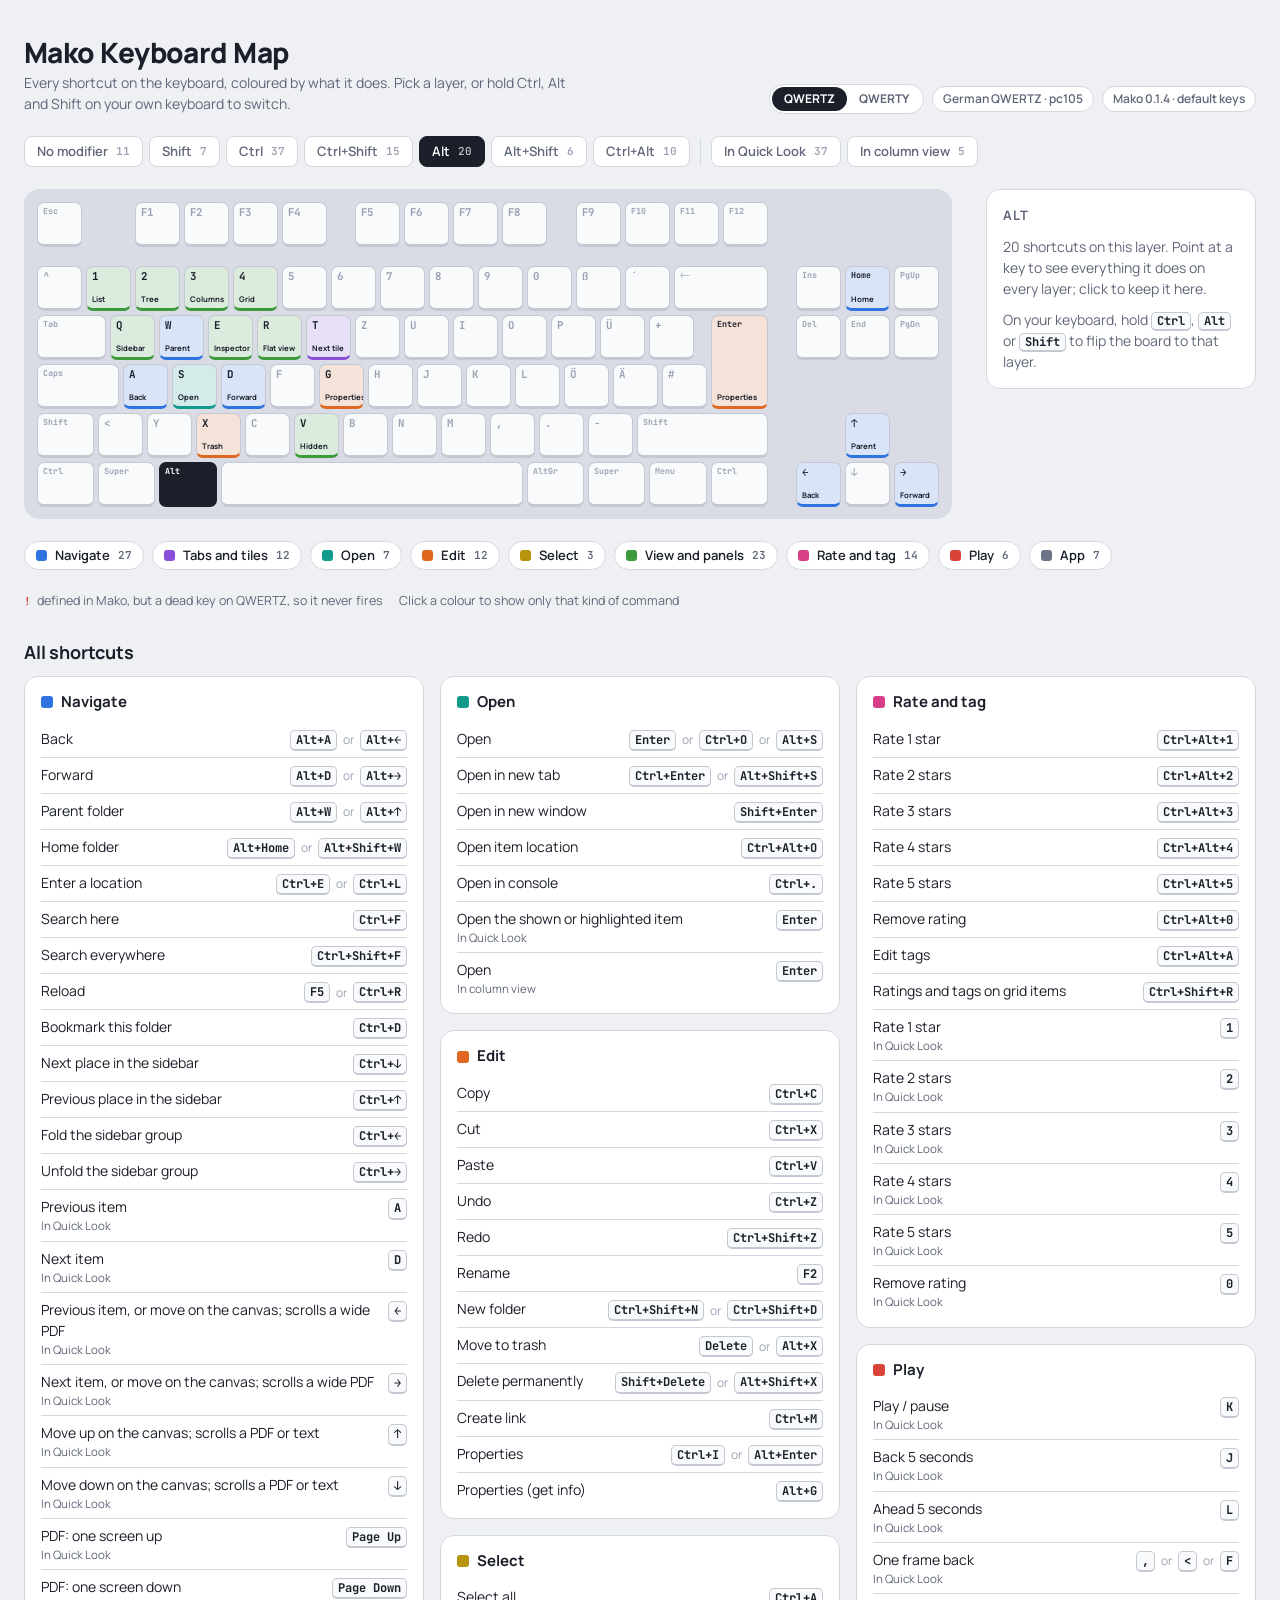
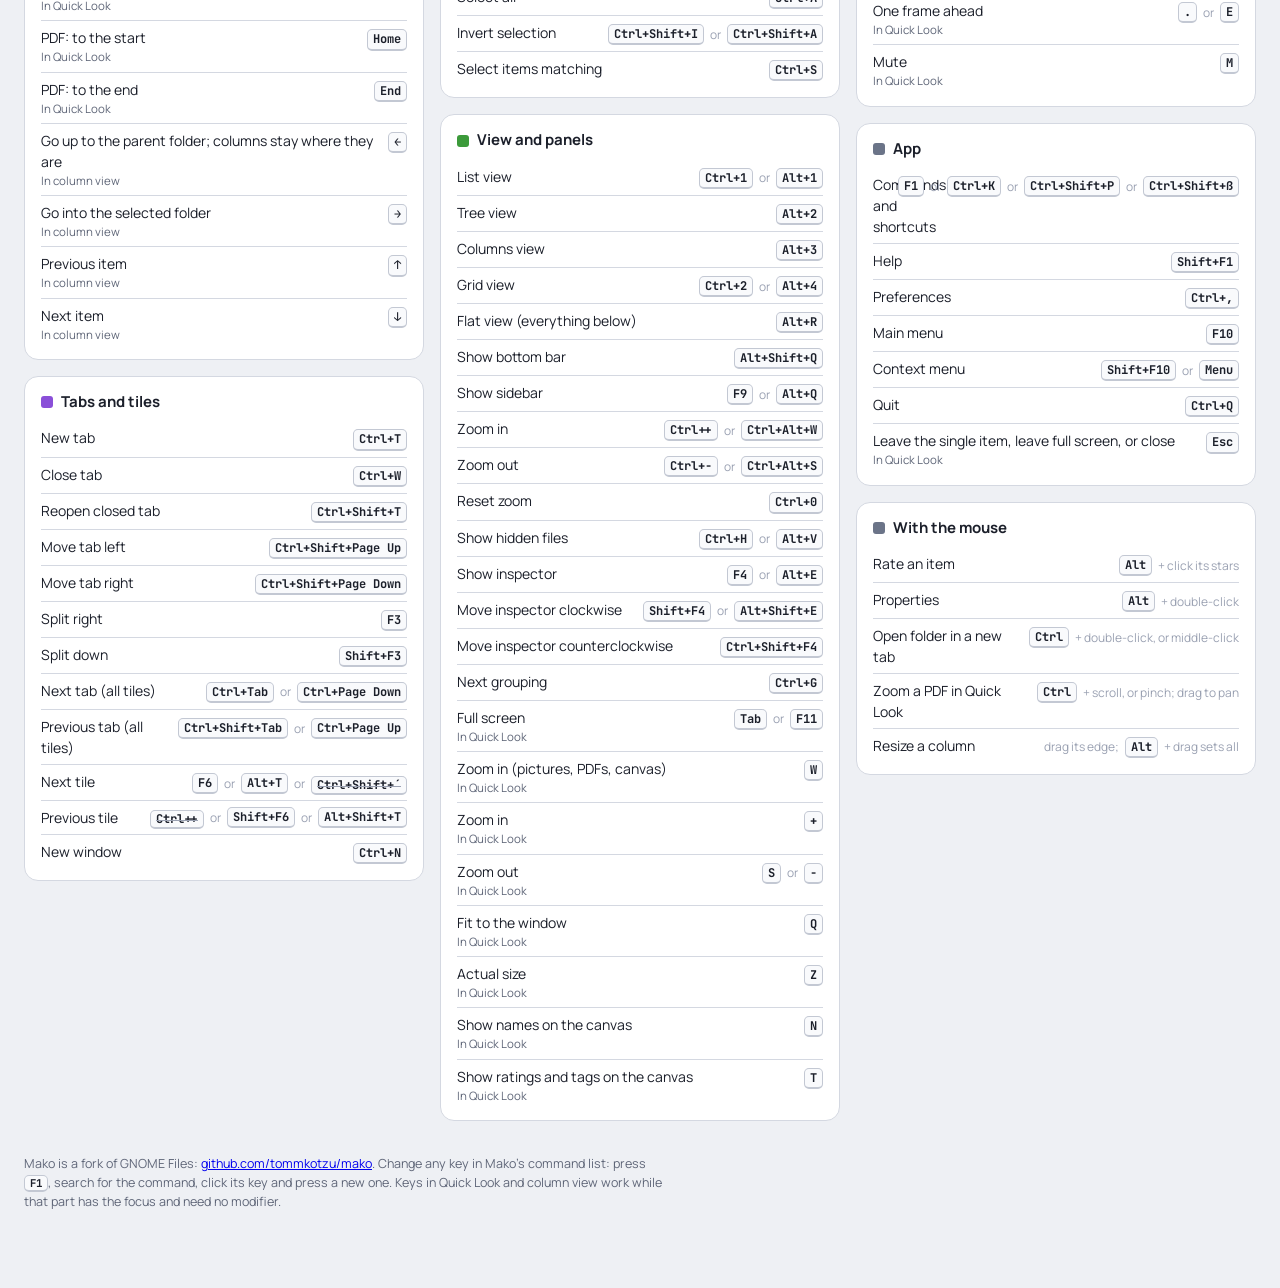
==== commit ca312ddc: "Keyboard map: version 0.1.4 Co-Authored-By: Claude Opus 5.5 <noreply@anthropic.com>" ====
--- a/docs/keymap/index.html
+++ b/docs/keymap/index.html
@@ -184,8 +184,8 @@
     <div class="meta">
       <span class="switch" id="layout" role="group" aria-label="Keyboard layout"></span>
       <span class="pill" id="layout-pill">German QWERTZ · pc105</span>
-      <span class="pill" data-personal>Mako 0.1.3 · your custom keys included</span>
-      <span class="pill" data-public>Mako 0.1.3 · default keys</span>
+      <span class="pill" data-personal>Mako 0.1.4 · your custom keys included</span>
+      <span class="pill" data-public>Mako 0.1.4 · default keys</span>
     </div>
   </header>
 
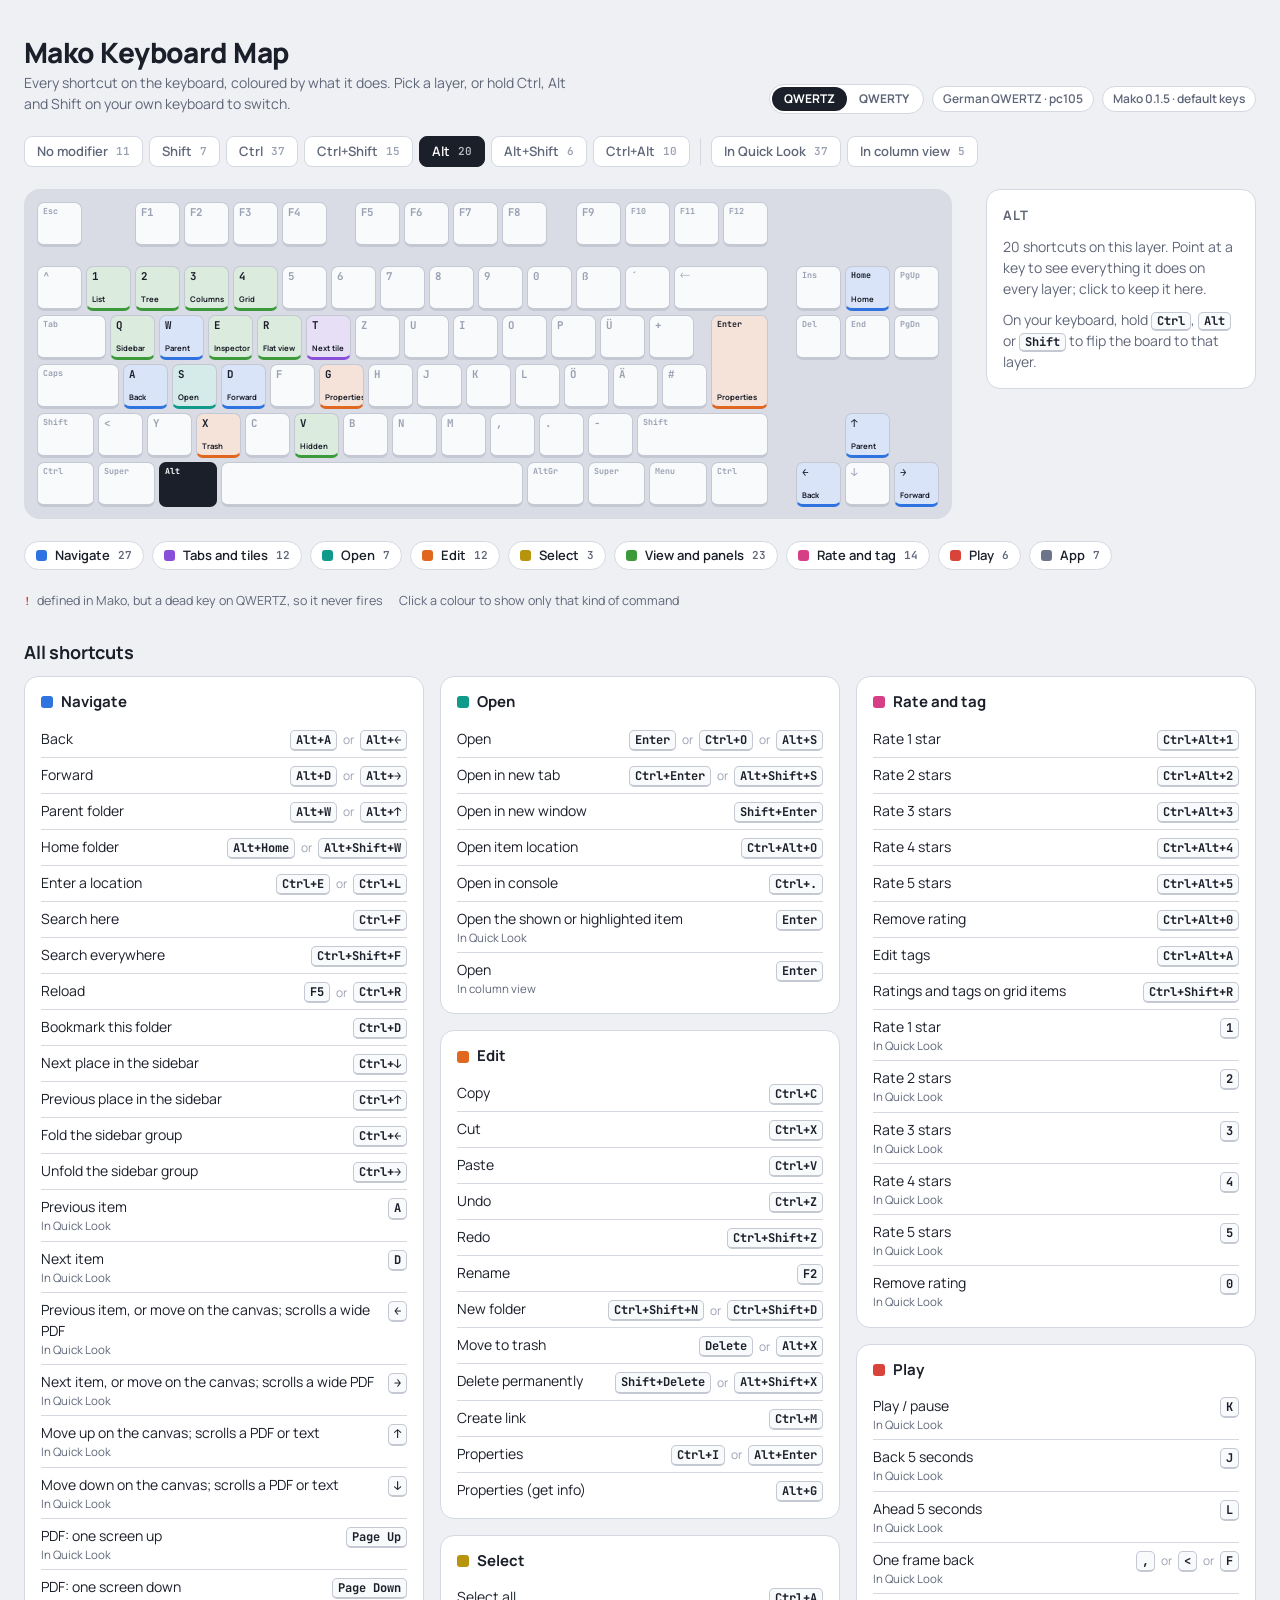
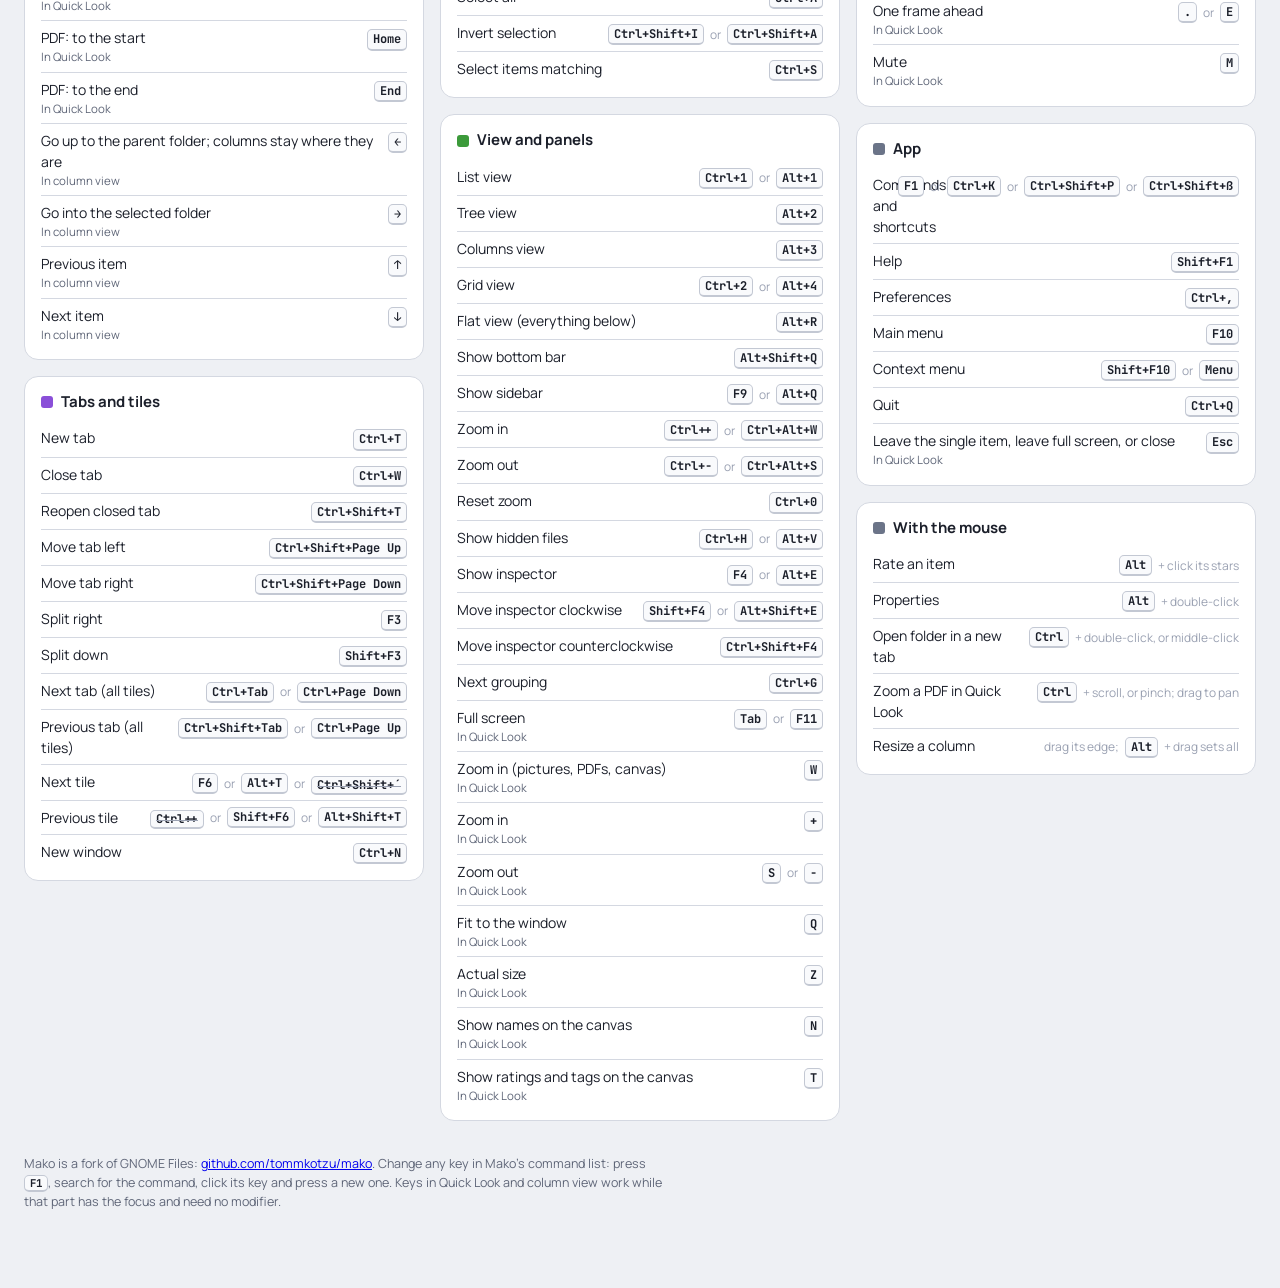
==== commit 87d9b4e5: "Updates through apt: the .deb adds Mako's apt repository The .deb now ships the repository's signing" ====
--- a/docs/keymap/index.html
+++ b/docs/keymap/index.html
@@ -184,8 +184,8 @@
     <div class="meta">
       <span class="switch" id="layout" role="group" aria-label="Keyboard layout"></span>
       <span class="pill" id="layout-pill">German QWERTZ · pc105</span>
-      <span class="pill" data-personal>Mako 0.1.4 · your custom keys included</span>
-      <span class="pill" data-public>Mako 0.1.4 · default keys</span>
+      <span class="pill" data-personal>Mako 0.1.5 · your custom keys included</span>
+      <span class="pill" data-public>Mako 0.1.5 · default keys</span>
     </div>
   </header>
 
@@ -278,6 +278,7 @@
   ["shift","Return","New window","Open in new window","open"],
   ["ctrl+alt","o","Item location","Open item location","open"],
   ["","space","Quick Look","Quick Look","open"],
+  ["ctrl","space","QL window","Quick Look in a window","open"],
   ["ctrl","period","Terminal","Open in console","open"],
   // Edit
   ["ctrl","c","Copy","Copy","edit"], ["ctrl","x","Cut","Cut","edit"], ["ctrl","v","Paste","Paste","edit"],
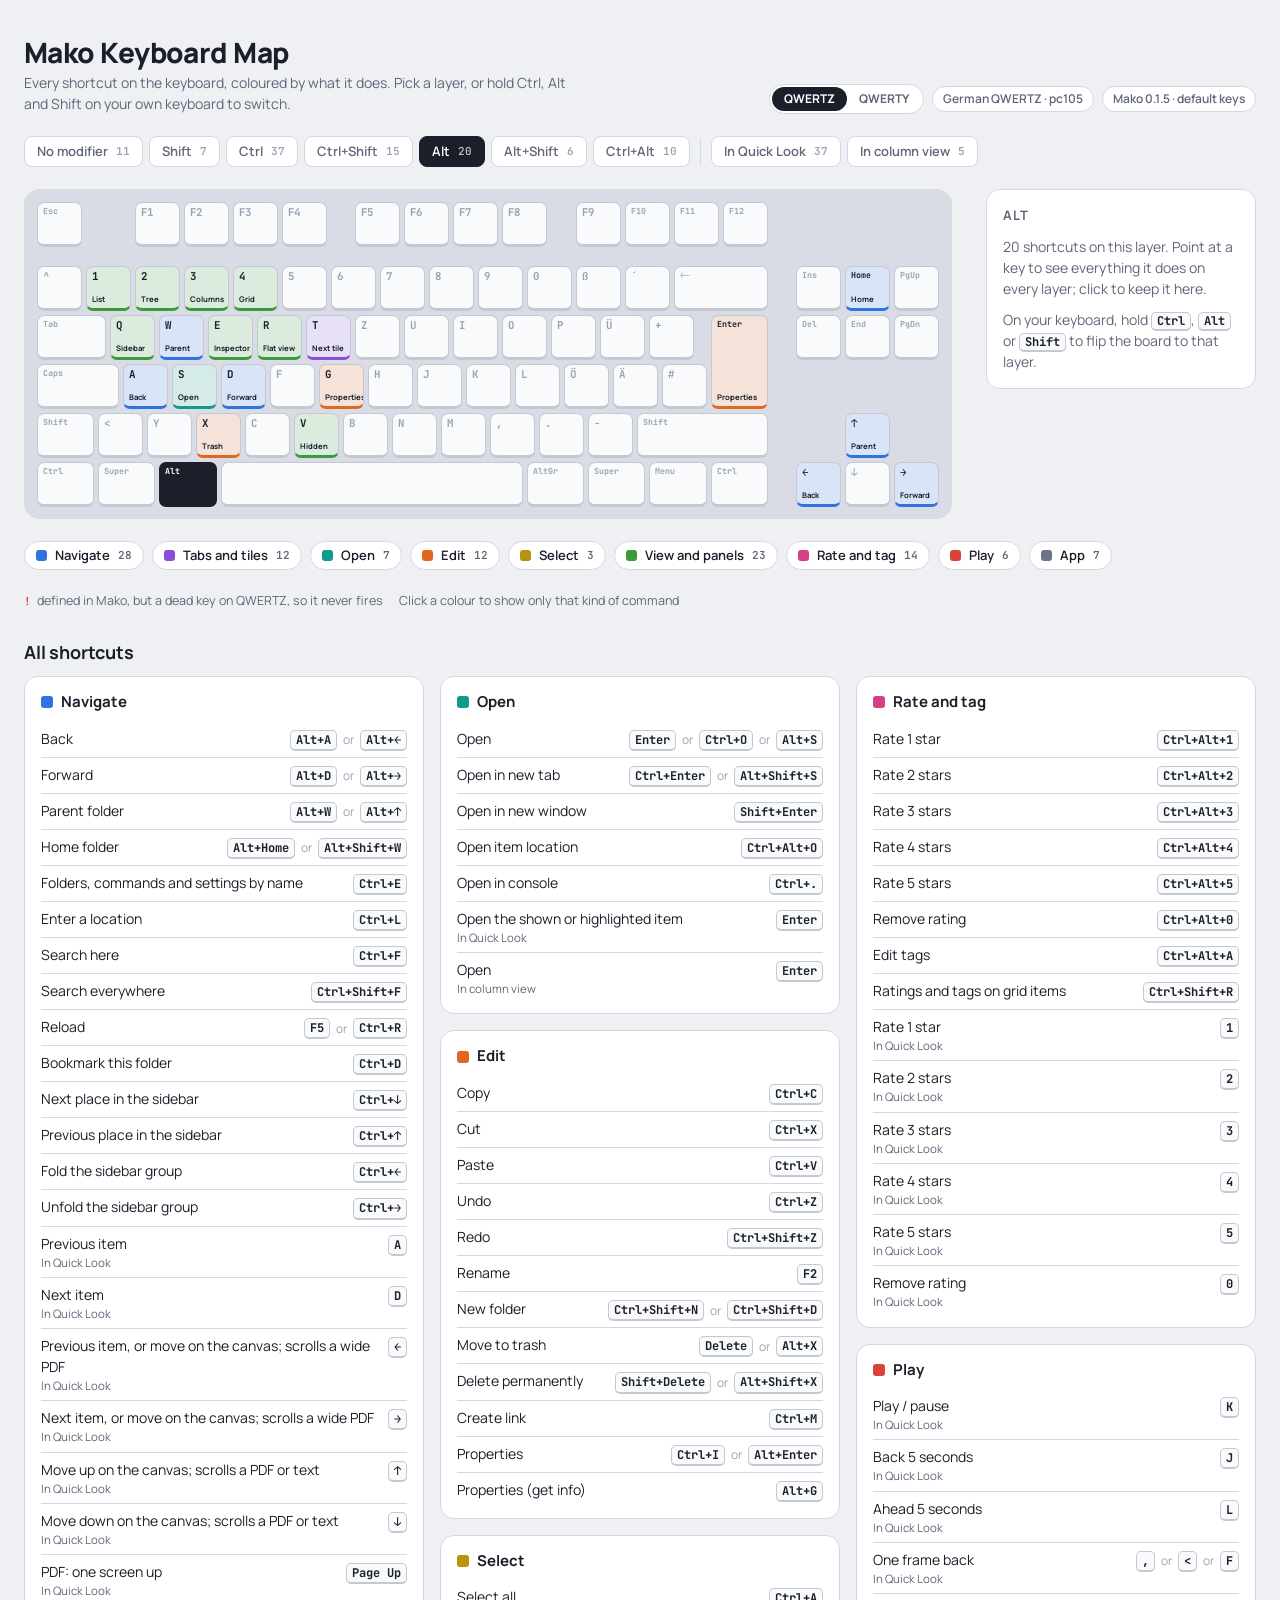
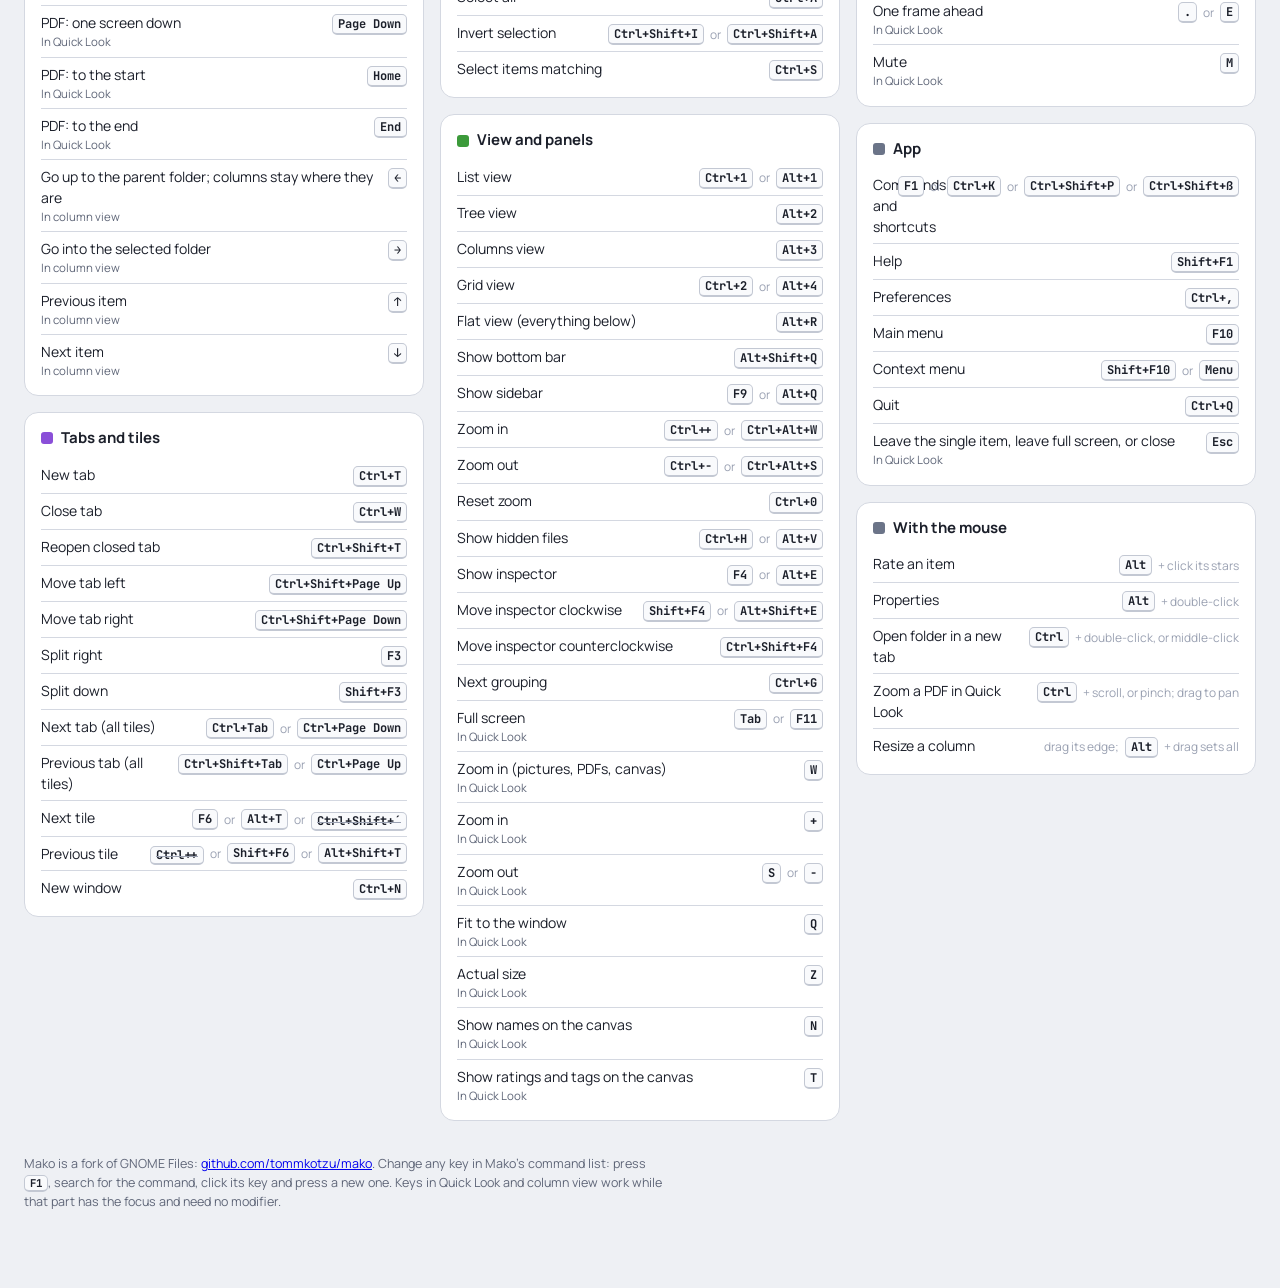
==== commit 085ebd33: "Jump to (Ctrl+E): folders, commands and settings from the path bar Typing a name in the path bar lis" ====
--- a/docs/keymap/index.html
+++ b/docs/keymap/index.html
@@ -248,7 +248,7 @@
   ["alt","w","Parent","Parent folder","nav"], ["alt","Up","Parent","Parent folder","nav"],
   ["alt","Home","Home","Home folder","nav",{m:1, note:"You set Home to Alt+Home only (Mako's default also had Alt+Shift+W)."}],
   ["alt+shift","w","Home","Home folder","nav",{pub:1}],
-  ["ctrl","e","Location","Enter a location","nav"], ["ctrl","l","Location","Enter a location","nav"],
+  ["ctrl","e","Jump to","Folders, commands and settings by name","nav"], ["ctrl","l","Location","Enter a location","nav"],
   ["ctrl","f","Search","Search here","nav"],
   ["ctrl+shift","f","Search all","Search everywhere","nav"],
   ["","F5","Reload","Reload","nav"], ["ctrl","r","Reload","Reload","nav"],
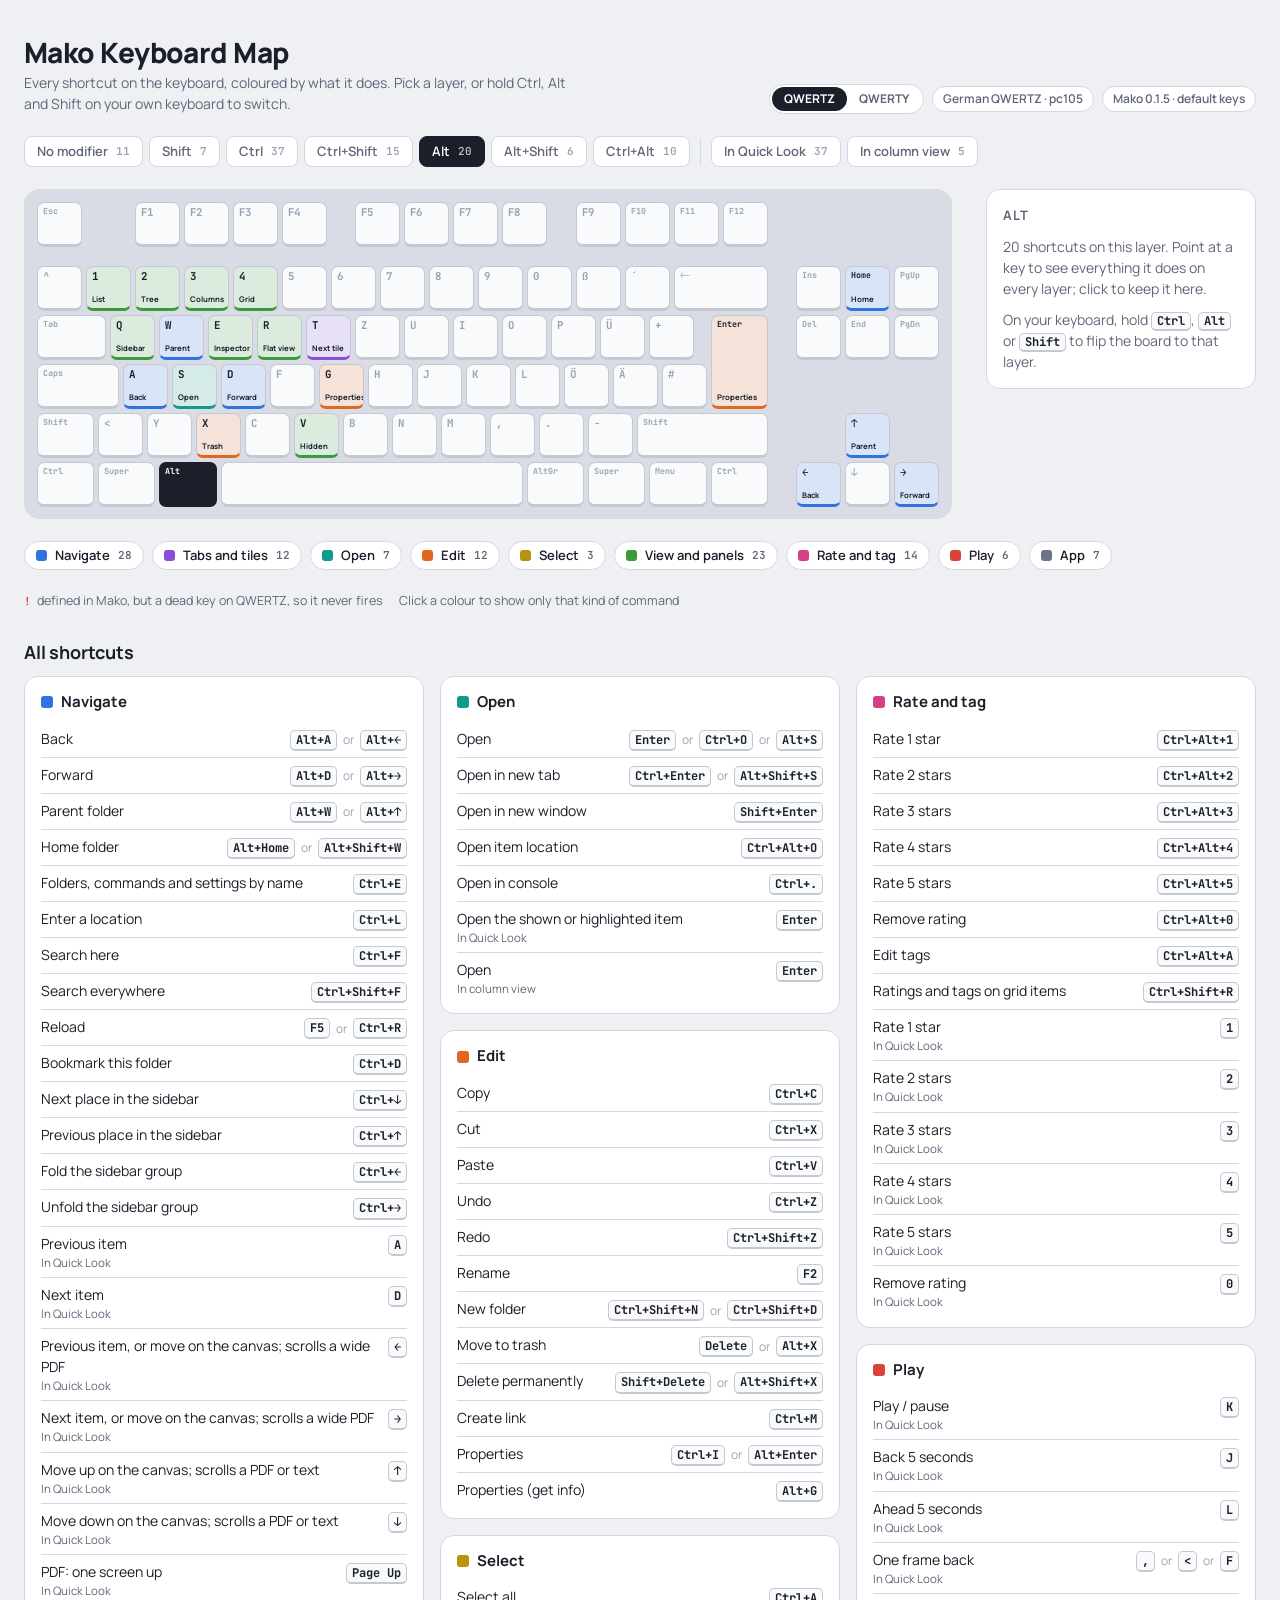
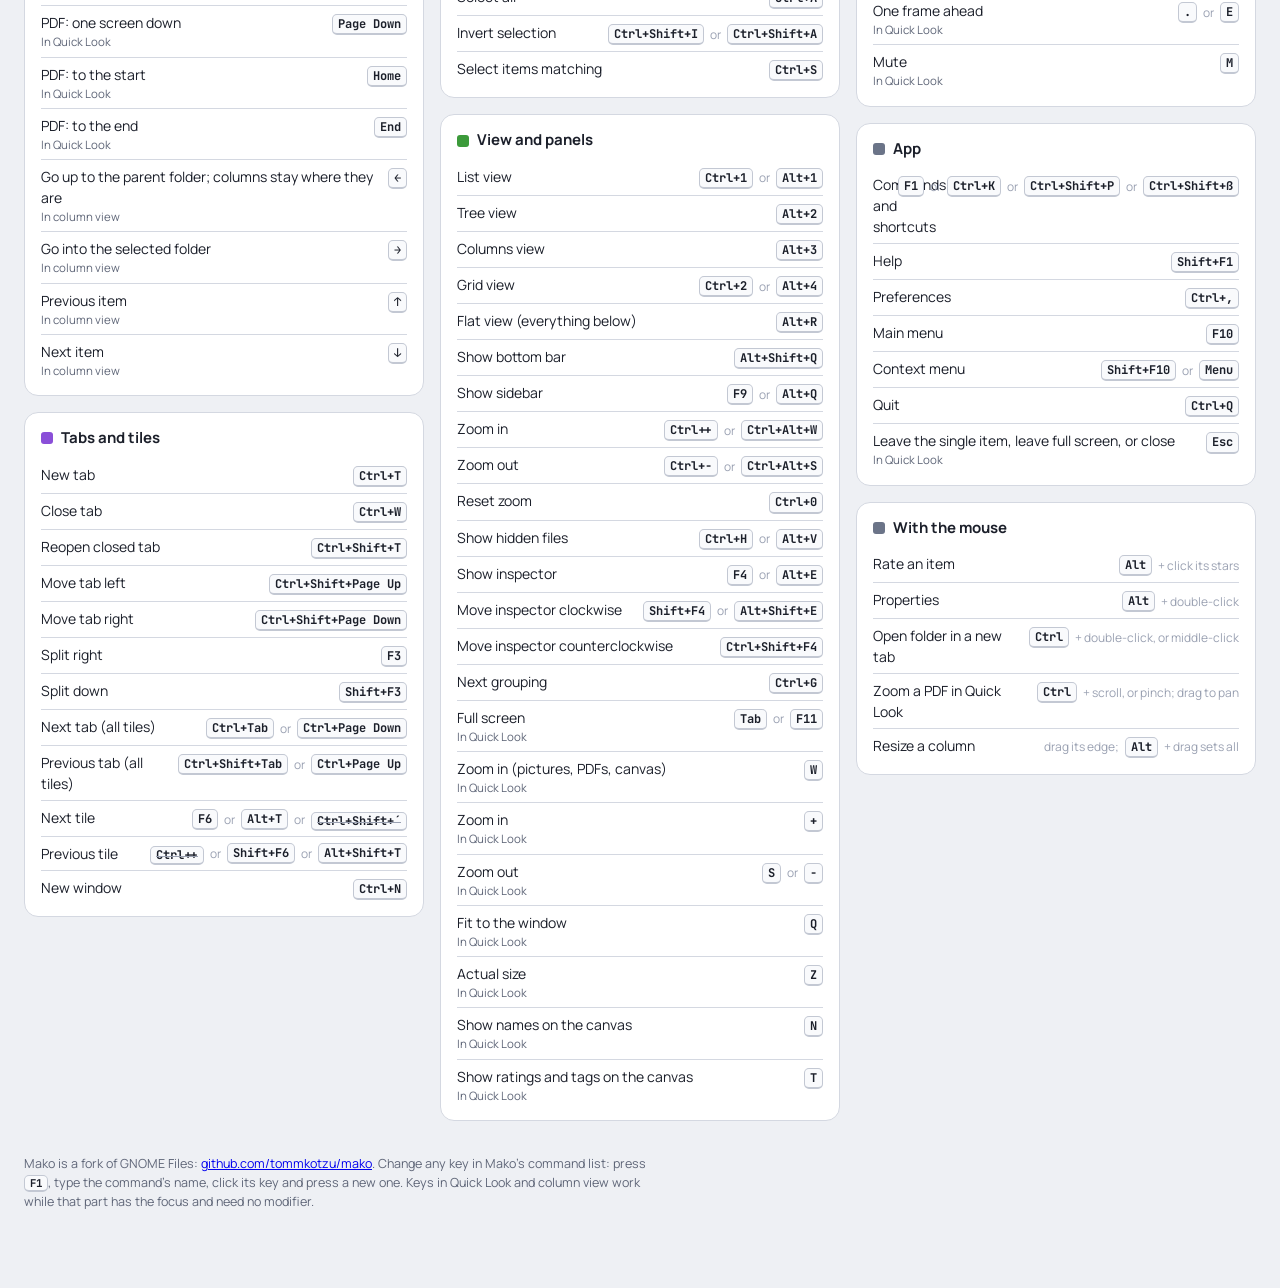
==== commit 094dd836: "Commands: the old F1 dialog is gone, F1 opens the jump menu on Commands F1, Ctrl+K, Ctrl+Shift+P, Ct" ====
--- a/docs/keymap/index.html
+++ b/docs/keymap/index.html
@@ -210,7 +210,7 @@
     <div class="lists" id="lists"></div>
   </section>
 
-  <p class="foot">Mako is a fork of GNOME Files: <a href="https://github.com/tommkotzu/mako">github.com/tommkotzu/mako</a>. Change any key in Mako's command list: press <kbd>F1</kbd>, search for the command, click its key and press a new one. Keys in Quick Look and column view work while that part has the focus and need no modifier.</p>
+  <p class="foot">Mako is a fork of GNOME Files: <a href="https://github.com/tommkotzu/mako">github.com/tommkotzu/mako</a>. Change any key in Mako's command list: press <kbd>F1</kbd>, type the command's name, click its key and press a new one. Keys in Quick Look and column view work while that part has the focus and need no modifier.</p>
 </div>
 
 <script>
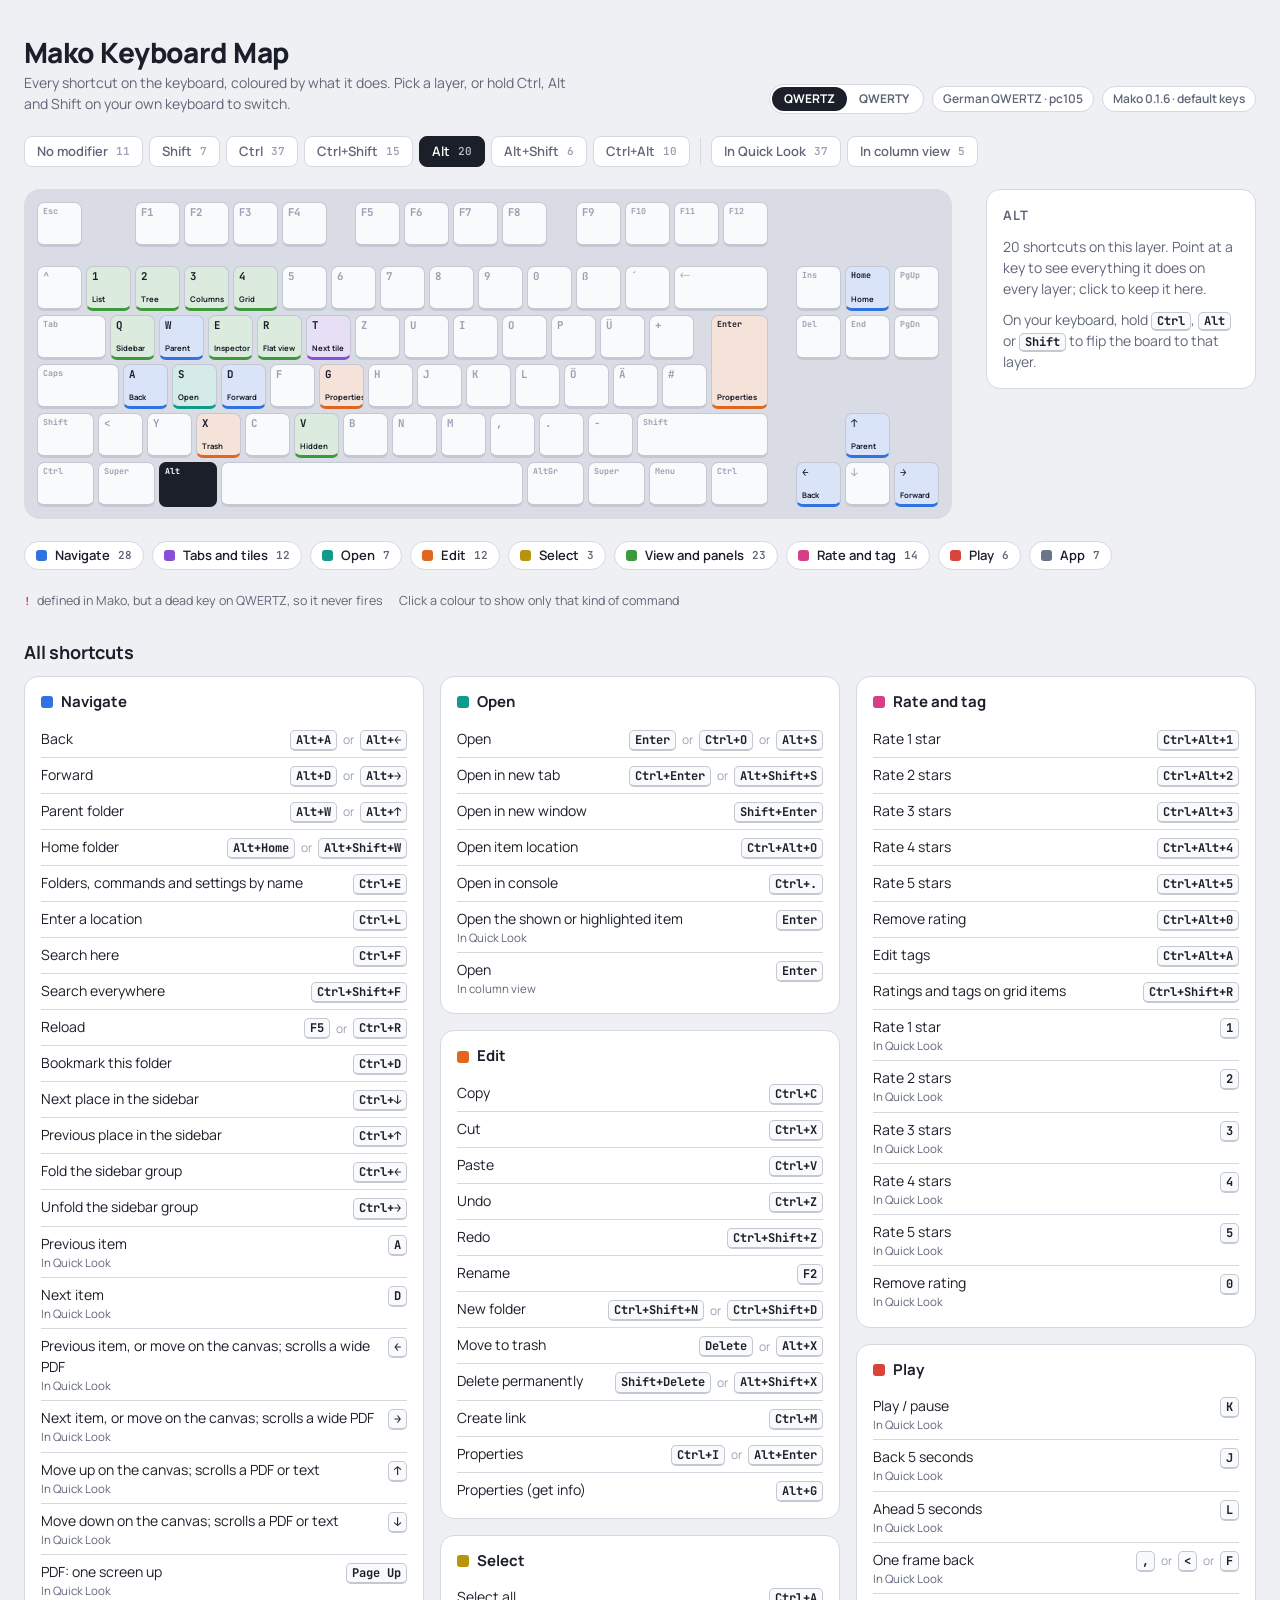
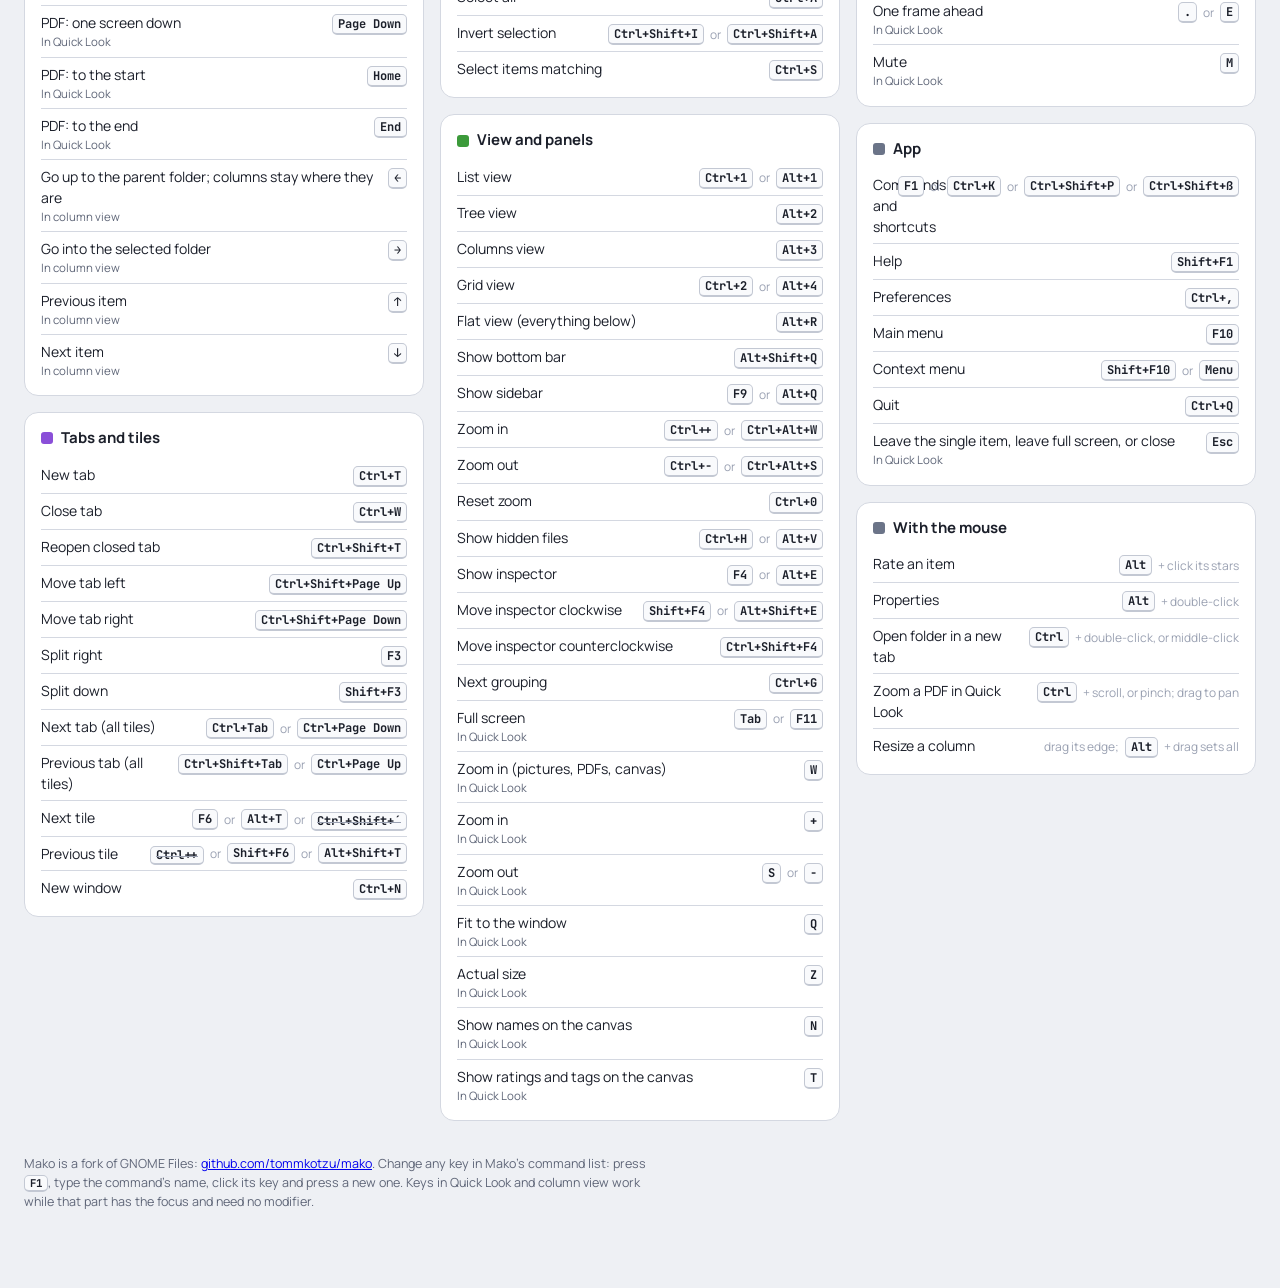
==== commit f7ba302e: "keymap: 0.1.6 Co-Authored-By: Claude Opus 5.5 <noreply@anthropic.com>" ====
--- a/docs/keymap/index.html
+++ b/docs/keymap/index.html
@@ -184,8 +184,8 @@
     <div class="meta">
       <span class="switch" id="layout" role="group" aria-label="Keyboard layout"></span>
       <span class="pill" id="layout-pill">German QWERTZ · pc105</span>
-      <span class="pill" data-personal>Mako 0.1.5 · your custom keys included</span>
-      <span class="pill" data-public>Mako 0.1.5 · default keys</span>
+      <span class="pill" data-personal>Mako 0.1.6 · your custom keys included</span>
+      <span class="pill" data-public>Mako 0.1.6 · default keys</span>
     </div>
   </header>
 
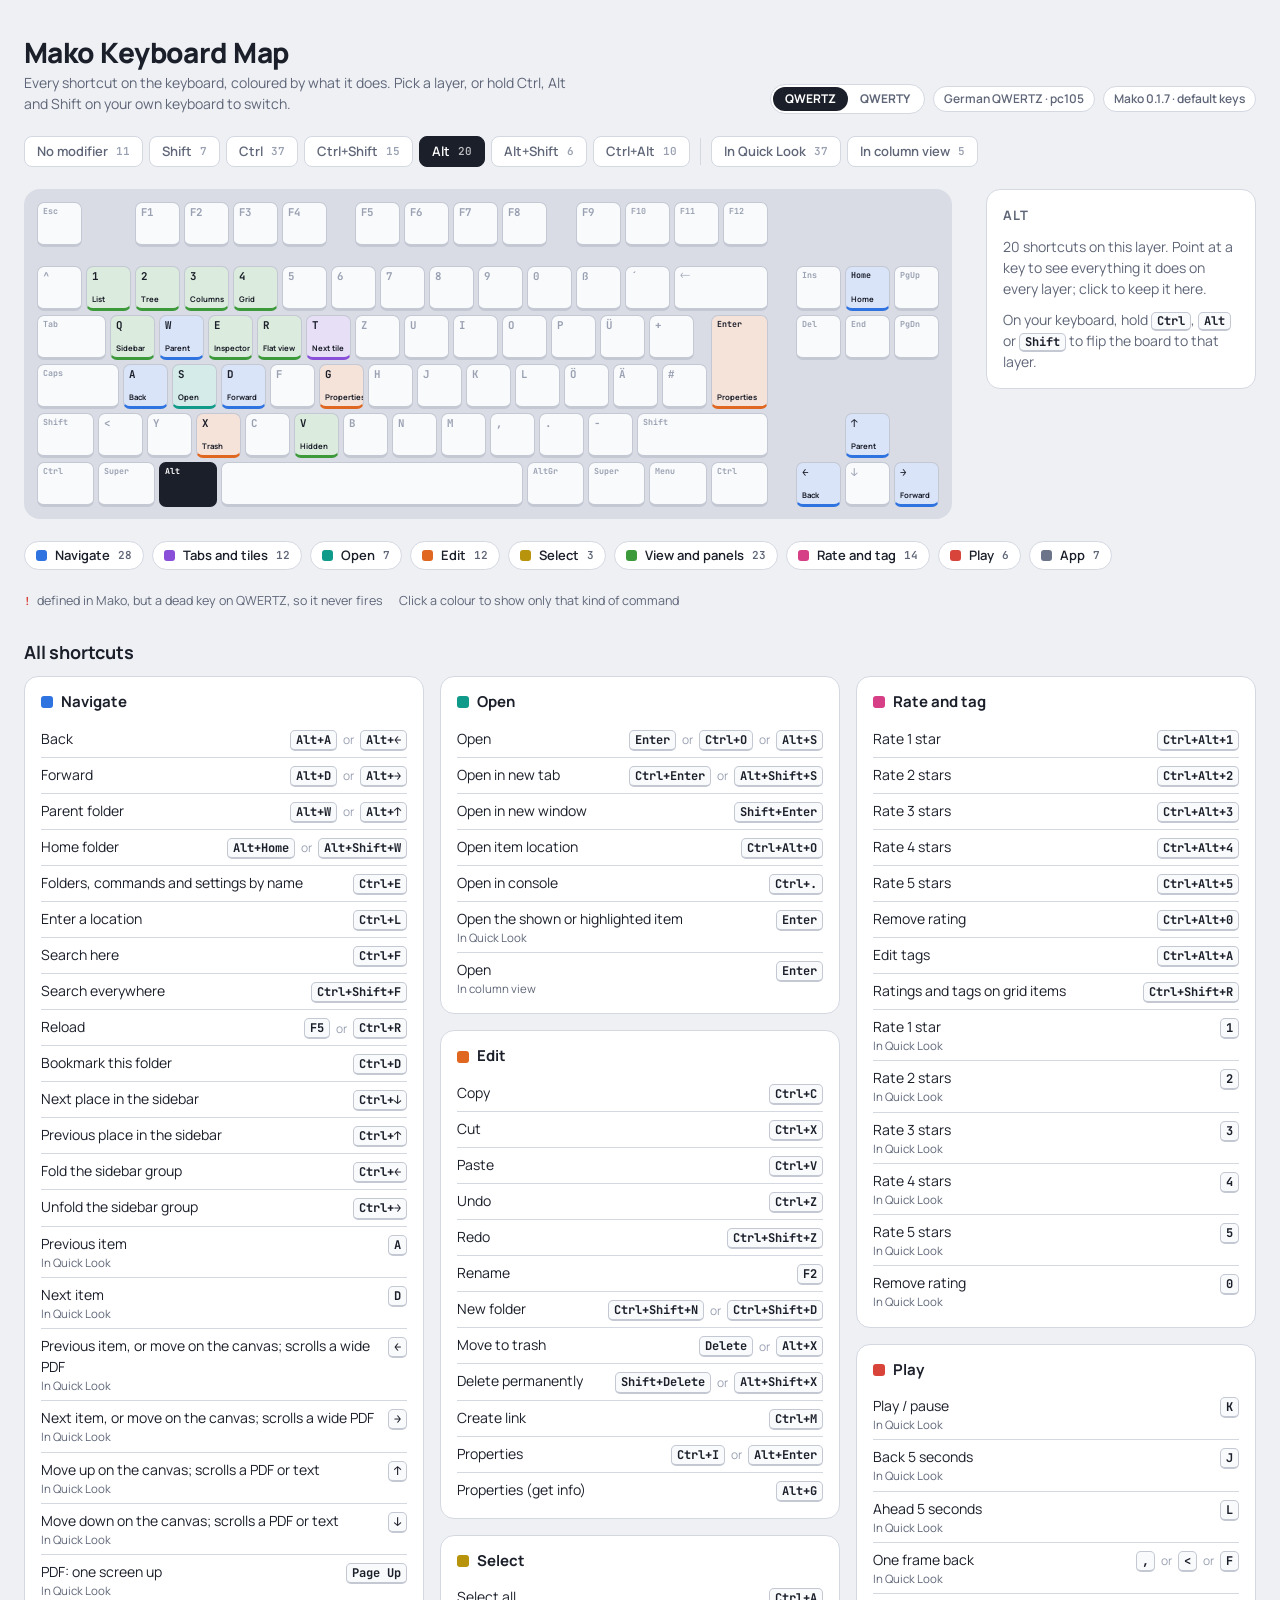
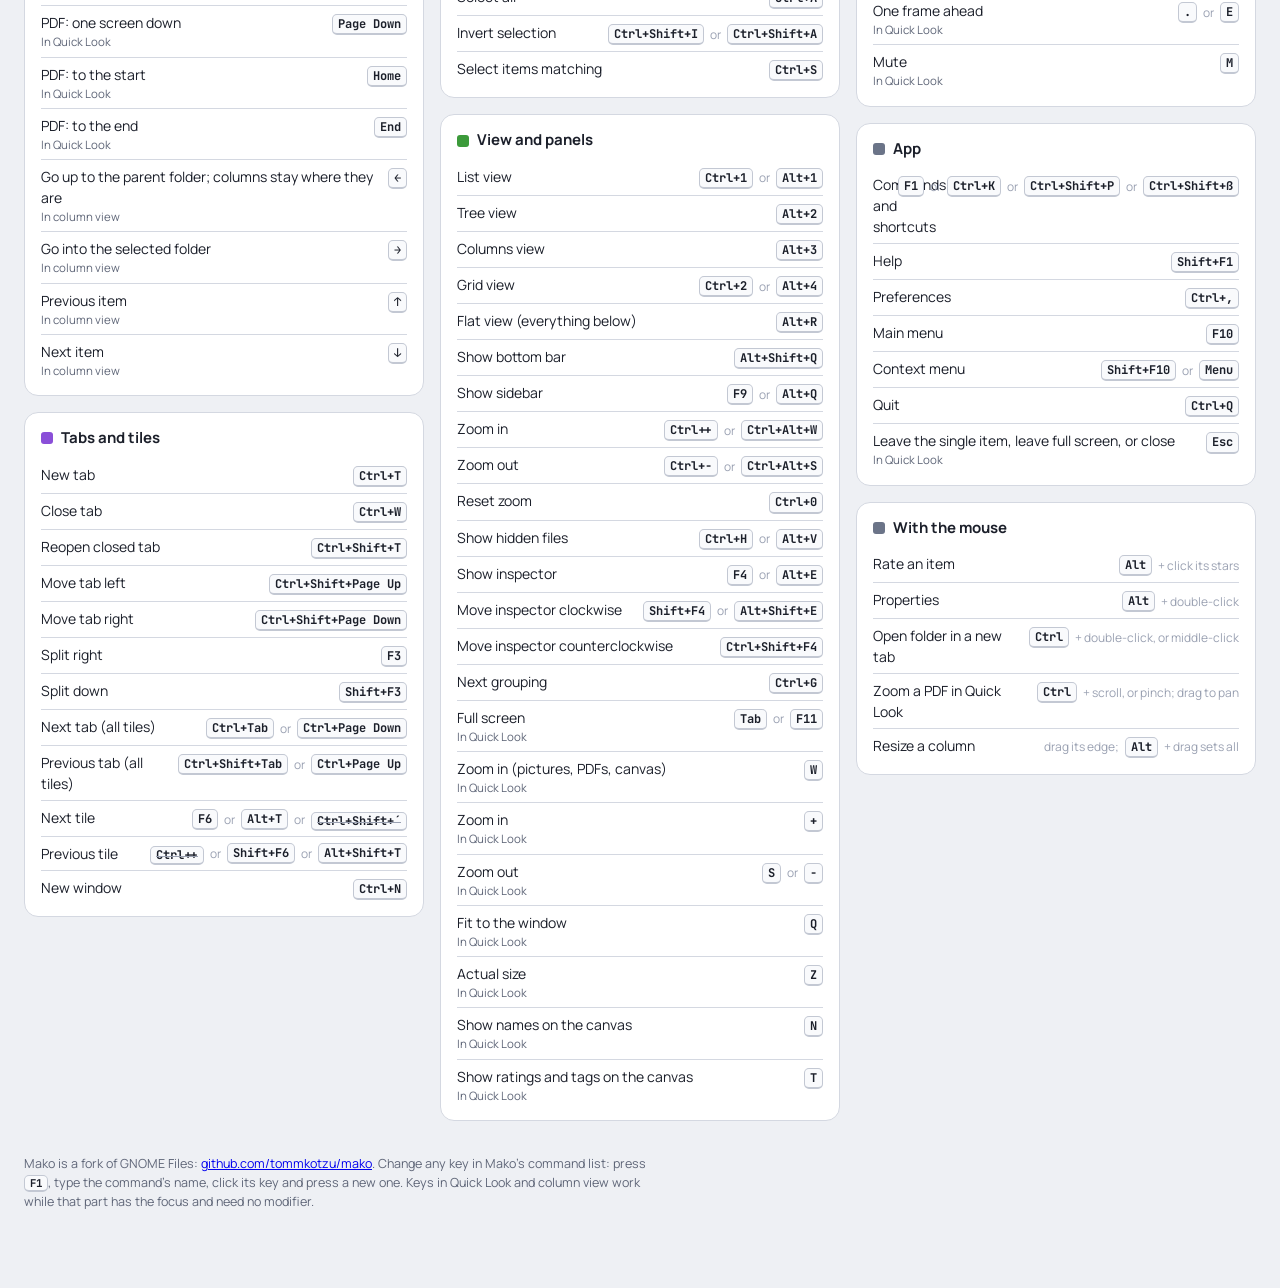
==== commit ce1f712c: "keymap: 0.1.7 Co-Authored-By: Claude Opus 5.5 <noreply@anthropic.com>" ====
--- a/docs/keymap/index.html
+++ b/docs/keymap/index.html
@@ -184,8 +184,8 @@
     <div class="meta">
       <span class="switch" id="layout" role="group" aria-label="Keyboard layout"></span>
       <span class="pill" id="layout-pill">German QWERTZ · pc105</span>
-      <span class="pill" data-personal>Mako 0.1.6 · your custom keys included</span>
-      <span class="pill" data-public>Mako 0.1.6 · default keys</span>
+      <span class="pill" data-personal>Mako 0.1.7 · your custom keys included</span>
+      <span class="pill" data-public>Mako 0.1.7 · default keys</span>
     </div>
   </header>
 
